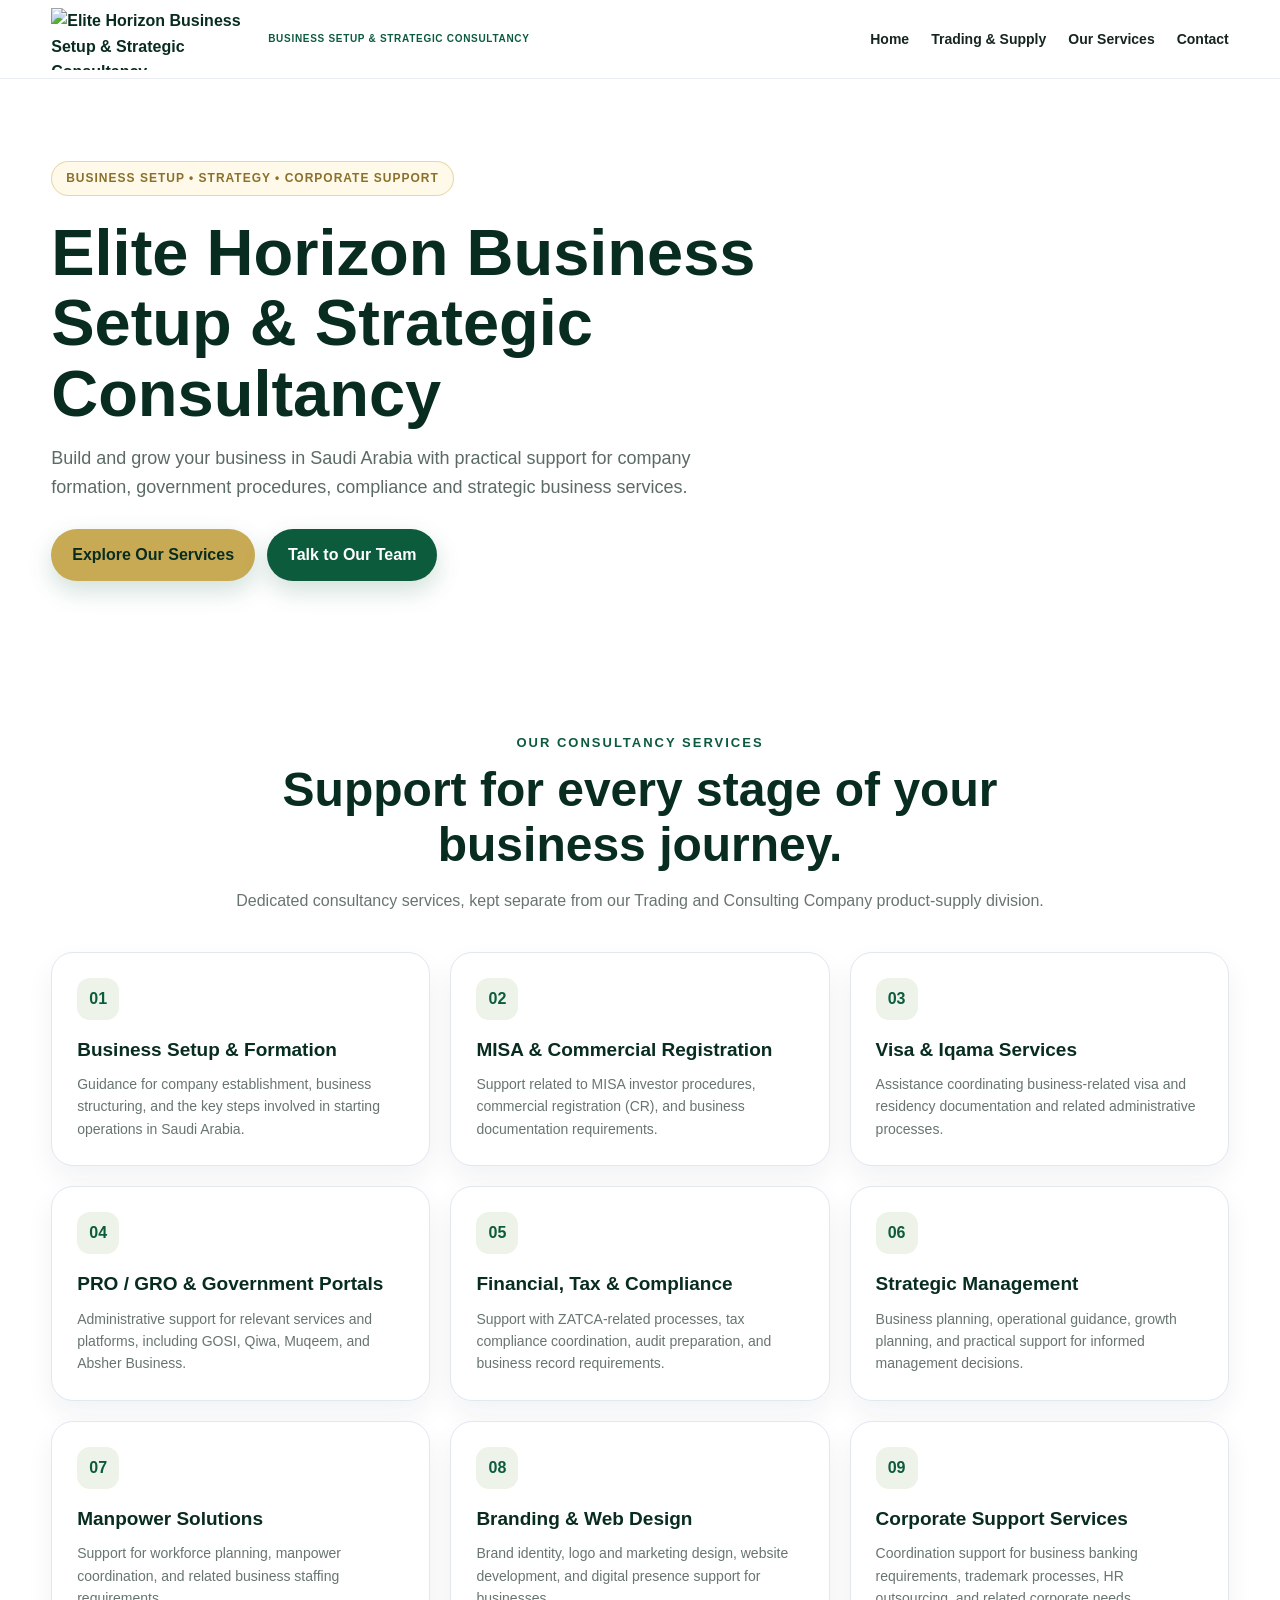
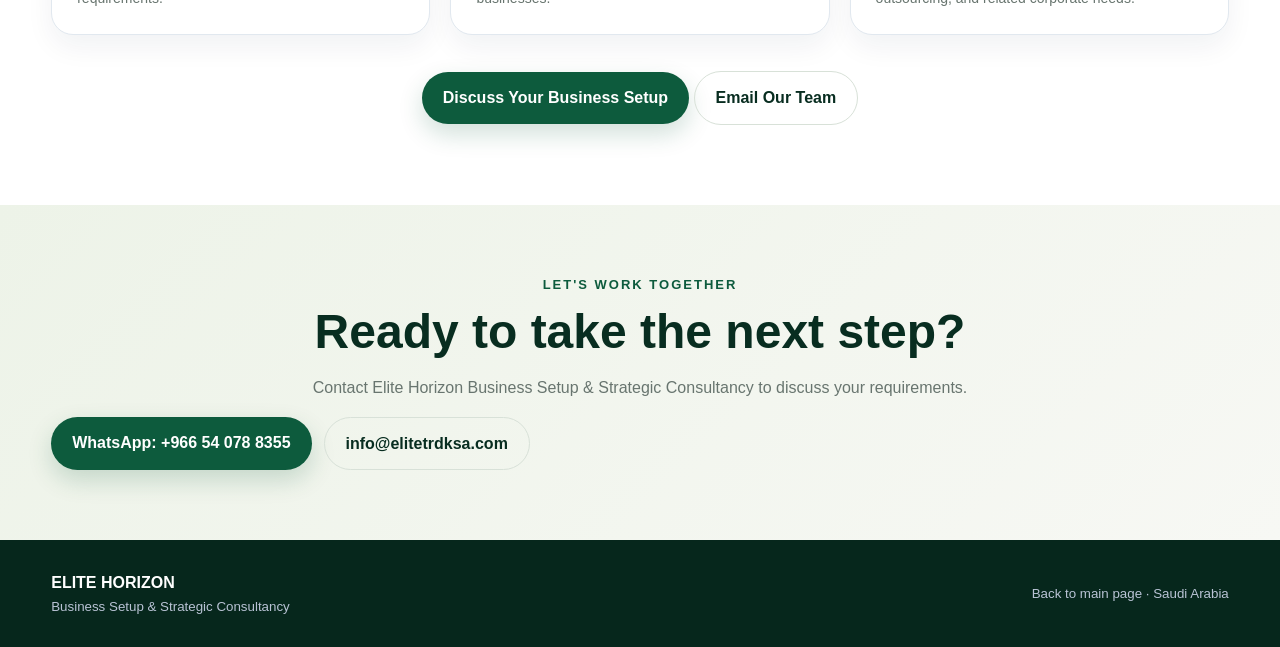
==== consultancy.html @ 928446ca "Add files via upload" ====
<!doctype html>
<html lang="en"><head><meta charset="utf-8"><meta name="viewport" content="width=device-width, initial-scale=1">
<title>Elite Horizon Business Setup & Strategic Consultancy</title>
<meta name="description" content="Business setup, company formation, government procedures and strategic consultancy in Saudi Arabia.">
<style>
:root{--navy:#082d20;--green:#0d5b3d;--gold:#c8aa54;--ink:#17251f;--muted:#68756f;--soft:#f4f6f3}*{box-sizing:border-box}html{scroll-behavior:smooth}body{margin:0;font-family:Inter,Arial,sans-serif;color:var(--ink);line-height:1.6;background:#fff}a{text-decoration:none;color:inherit}.container{width:min(1180px,92%);margin:auto}nav{background:rgba(255,255,255,.96);border-bottom:1px solid #e9edf3;position:sticky;top:0;z-index:10;backdrop-filter:blur(14px)}.navin{height:78px;display:flex;align-items:center;justify-content:space-between;gap:20px}.brand{display:flex;align-items:center;gap:12px;font-weight:800;color:var(--navy)}.brand img{width:50px;height:50px;object-fit:contain;border-radius:10px}.brand img.consultancy-nav-logo{width:205px;height:62px;border-radius:0;object-position:left center}.brand span{font-size:0}.brand small{font-size:9px;letter-spacing:.65px}.brand small{display:block;font-size:10px;color:var(--green);letter-spacing:.7px}.navlinks{display:flex;gap:22px;font-size:14px;font-weight:700}.navlinks a:hover{color:var(--green)}.btn{display:inline-flex;padding:13px 21px;border-radius:999px;font-weight:800;background:var(--green);color:#fff;box-shadow:0 10px 24px #0d5b3d30}.btn.outline{background:transparent;color:var(--navy);border:1px solid #d8e1d8;box-shadow:none}.hero{padding:100px 0 85px;text-align:center;color:#fff;background:linear-gradient(135deg,#082d20,#0b4b35 48%,#0d5b3d);position:relative;overflow:hidden}.hero:before{content:"";position:absolute;inset:0;background:radial-gradient(circle at 78% 20%,#c8aa5430,transparent 28%),radial-gradient(circle at 15% 80%,#0d5b3d35,transparent 30%)}.hero .container{position:relative}.kicker{display:inline-block;border:1px solid #ffffff45;background:#ffffff12;border-radius:99px;padding:7px 14px;font-size:12px;font-weight:800;letter-spacing:1px}.hero h1{font-size:clamp(38px,6vw,68px);line-height:1.08;margin:22px auto 15px;max-width:900px}.hero p{font-size:18px;color:#dbe4f3;max-width:760px;margin:0 auto 28px}.actions{display:flex;justify-content:center;gap:12px;flex-wrap:wrap}.btn.gold{background:var(--gold);color:#082d20}.section{padding:80px 0}.intro{text-align:center;max-width:820px;margin:0 auto 38px}.eyebrow{color:var(--green);font-size:13px;font-weight:900;letter-spacing:2px;text-transform:uppercase}.title{font-size:clamp(30px,4vw,48px);line-height:1.15;margin:8px 0 14px;color:var(--navy)}.lead{color:var(--muted)}.grid{display:grid;grid-template-columns:repeat(3,minmax(0,1fr));gap:20px}.card{background:#fff;border:1px solid #e1e8ef;border-radius:22px;padding:25px;box-shadow:0 12px 28px #1624460f;transition:.25s}.card:hover{transform:translateY(-5px);box-shadow:0 18px 38px #16244618}.num{width:42px;height:42px;display:grid;place-items:center;border-radius:13px;background:#edf3e8;color:var(--green);font-weight:900;margin-bottom:15px}.card h3{margin:0 0 8px;color:var(--navy);font-size:19px}.card p{margin:0;color:var(--muted);font-size:14px}.cta{text-align:center;margin-top:36px}.contact{background:linear-gradient(135deg,#edf3e8,#f7f8f4);padding:70px 0;text-align:center}.contact .title{margin-bottom:12px}footer{background:#06271c;color:#fff;padding:30px 0}.foot{display:flex;justify-content:space-between;gap:20px;align-items:center}.foot small{color:#b9c3d5}
@media(max-width:800px){.navlinks{display:none}.grid{grid-template-columns:repeat(2,minmax(0,1fr))}.hero{padding:70px 0;min-height:520px;background-position:62% center}.hero:before{background:linear-gradient(90deg,rgba(255,255,255,.98) 0%,rgba(255,255,255,.9) 60%,rgba(255,255,255,.35) 100%)}.foot{flex-direction:column;text-align:center}}@media(max-width:540px){.grid{grid-template-columns:1fr}.section{padding:60px 0}.brand{font-size:14px}.brand img.consultancy-nav-logo{width:155px;height:48px}.hero{min-height:540px;padding:58px 0;background-position:62% center}.hero h1{font-size:39px}.hero p{font-size:16px}.hero:before{background:linear-gradient(90deg,rgba(255,255,255,.98),rgba(255,255,255,.88) 74%,rgba(255,255,255,.52))}}
.hero{min-height:570px;padding:82px 0 72px;text-align:left;color:var(--navy);background:#fff url('assets/hero-consultancy.png') center right/cover no-repeat;position:relative;overflow:hidden}
.hero:before{content:"";position:absolute;inset:0;background:linear-gradient(90deg,rgba(255,255,255,.98) 0%,rgba(255,255,255,.92) 39%,rgba(255,255,255,.45) 65%,rgba(255,255,255,.03) 100%)}
.hero .container{position:relative;max-width:1180px}
.kicker{border:1px solid #c8aa5470;background:#fff9e9;color:#8a702b}
.hero h1{font-size:clamp(38px,5.2vw,65px);margin:22px 0 15px;max-width:720px;color:var(--navy)}
.hero p{font-size:18px;color:#5c6a64;max-width:650px;margin:0 0 28px}
.actions{justify-content:flex-start}
@media(max-width:800px){.hero{padding:70px 0;min-height:520px;background-position:62% center}.hero:before{background:linear-gradient(90deg,rgba(255,255,255,.98) 0%,rgba(255,255,255,.9) 60%,rgba(255,255,255,.35) 100%)}}
@media(max-width:540px){.brand img.consultancy-nav-logo{width:155px;height:48px}.hero{min-height:540px;padding:58px 0;background-position:62% center}.hero h1{font-size:39px}.hero p{font-size:16px}.hero:before{background:linear-gradient(90deg,rgba(255,255,255,.98),rgba(255,255,255,.88) 74%,rgba(255,255,255,.52))}}
</style></head><body>
<nav><div class="container navin"><a class="brand" href="index.html"><img class="consultancy-nav-logo" src="assets/consultancy-logo.png" alt="Elite Horizon Business Setup & Strategic Consultancy"><span><small>BUSINESS SETUP &amp; STRATEGIC CONSULTANCY</small></span></a><div class="navlinks"><a href="index.html">Home</a><a href="trading.html">Trading & Supply</a><a href="#services">Our Services</a><a href="#contact">Contact</a></div></div></nav>
<header class="hero"><div class="container"><span class="kicker">BUSINESS SETUP • STRATEGY • CORPORATE SUPPORT</span><h1>Elite Horizon Business Setup & Strategic Consultancy</h1><p>Build and grow your business in Saudi Arabia with practical support for company formation, government procedures, compliance and strategic business services.</p><div class="actions"><a class="btn gold" href="#services">Explore Our Services</a><a class="btn" href="https://wa.me/966540788355">Talk to Our Team</a></div></div></header>
<main><section class="section" id="services"><div class="container"><div class="intro"><div class="eyebrow">Our Consultancy Services</div><h2 class="title">Support for every stage of your business journey.</h2><p class="lead">Dedicated consultancy services, kept separate from our Trading and Consulting Company product-supply division.</p></div><div class="grid">
<article class="card"><div class="num">01</div><h3>Business Setup & Formation</h3><p>Guidance for company establishment, business structuring, and the key steps involved in starting operations in Saudi Arabia.</p></article>
<article class="card"><div class="num">02</div><h3>MISA & Commercial Registration</h3><p>Support related to MISA investor procedures, commercial registration (CR), and business documentation requirements.</p></article>
<article class="card"><div class="num">03</div><h3>Visa & Iqama Services</h3><p>Assistance coordinating business-related visa and residency documentation and related administrative processes.</p></article>
<article class="card"><div class="num">04</div><h3>PRO / GRO & Government Portals</h3><p>Administrative support for relevant services and platforms, including GOSI, Qiwa, Muqeem, and Absher Business.</p></article>
<article class="card"><div class="num">05</div><h3>Financial, Tax & Compliance</h3><p>Support with ZATCA-related processes, tax compliance coordination, audit preparation, and business record requirements.</p></article>
<article class="card"><div class="num">06</div><h3>Strategic Management</h3><p>Business planning, operational guidance, growth planning, and practical support for informed management decisions.</p></article>
<article class="card"><div class="num">07</div><h3>Manpower Solutions</h3><p>Support for workforce planning, manpower coordination, and related business staffing requirements.</p></article>
<article class="card"><div class="num">08</div><h3>Branding & Web Design</h3><p>Brand identity, logo and marketing design, website development, and digital presence support for businesses.</p></article>
<article class="card"><div class="num">09</div><h3>Corporate Support Services</h3><p>Coordination support for business banking requirements, trademark processes, HR outsourcing, and related corporate needs.</p></article>
</div><div class="cta"><a class="btn" href="https://wa.me/966540788355">Discuss Your Business Setup</a> <a class="btn outline" href="mailto:info@elitetrdksa.com">Email Our Team</a></div></div></section>
<section class="contact" id="contact"><div class="container"><div class="eyebrow">Let's Work Together</div><h2 class="title">Ready to take the next step?</h2><p class="lead">Contact Elite Horizon Business Setup & Strategic Consultancy to discuss your requirements.</p><div class="actions"><a class="btn" href="https://wa.me/966540788355">WhatsApp: +966 54 078 8355</a><a class="btn outline" href="mailto:info@elitetrdksa.com">info@elitetrdksa.com</a></div></div></section></main>
<footer><div class="container foot"><div><strong>ELITE HORIZON</strong><small style="display:block">Business Setup & Strategic Consultancy</small></div><small><a href="index.html">Back to main page</a> · Saudi Arabia</small></div></footer></body></html>
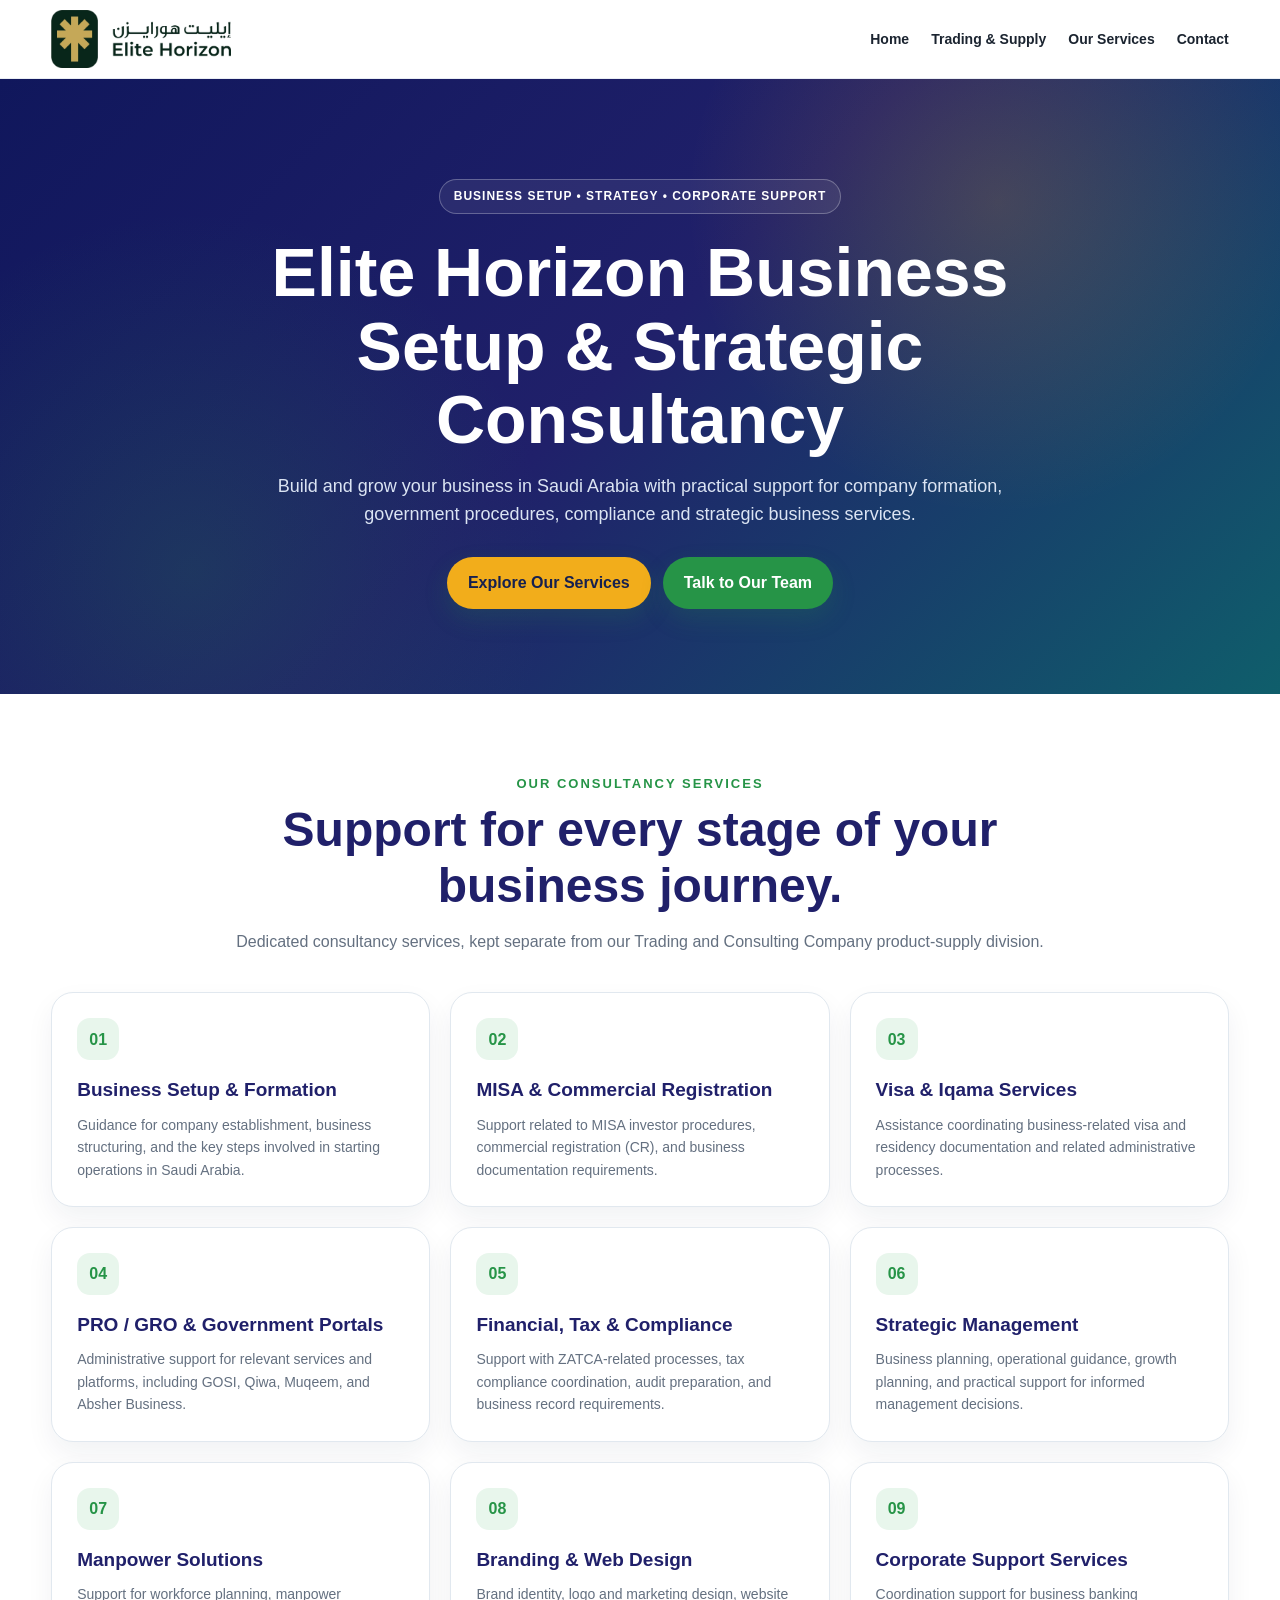
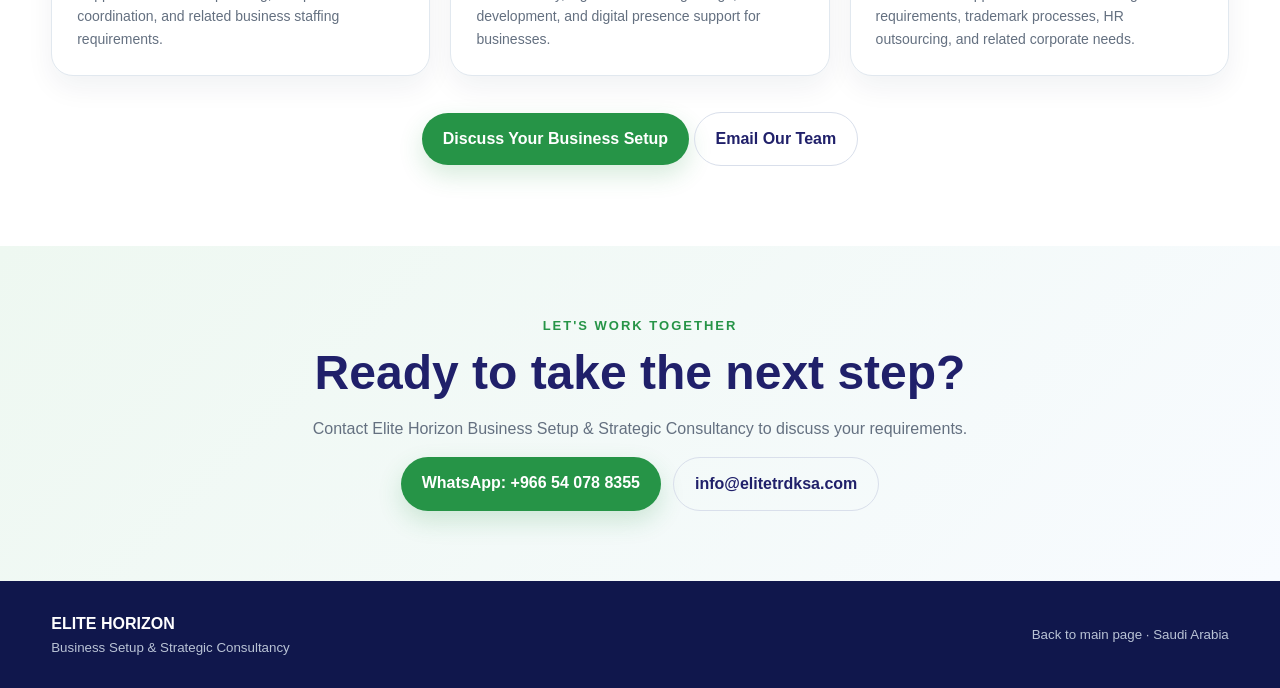
==== commit 43c0c72a: "Add files via upload" ====
--- a/consultancy.html
+++ b/consultancy.html
@@ -3,19 +3,16 @@
 <title>Elite Horizon Business Setup & Strategic Consultancy</title>
 <meta name="description" content="Business setup, company formation, government procedures and strategic consultancy in Saudi Arabia.">
 <style>
-:root{--navy:#082d20;--green:#0d5b3d;--gold:#c8aa54;--ink:#17251f;--muted:#68756f;--soft:#f4f6f3}*{box-sizing:border-box}html{scroll-behavior:smooth}body{margin:0;font-family:Inter,Arial,sans-serif;color:var(--ink);line-height:1.6;background:#fff}a{text-decoration:none;color:inherit}.container{width:min(1180px,92%);margin:auto}nav{background:rgba(255,255,255,.96);border-bottom:1px solid #e9edf3;position:sticky;top:0;z-index:10;backdrop-filter:blur(14px)}.navin{height:78px;display:flex;align-items:center;justify-content:space-between;gap:20px}.brand{display:flex;align-items:center;gap:12px;font-weight:800;color:var(--navy)}.brand img{width:50px;height:50px;object-fit:contain;border-radius:10px}.brand img.consultancy-nav-logo{width:205px;height:62px;border-radius:0;object-position:left center}.brand span{font-size:0}.brand small{font-size:9px;letter-spacing:.65px}.brand small{display:block;font-size:10px;color:var(--green);letter-spacing:.7px}.navlinks{display:flex;gap:22px;font-size:14px;font-weight:700}.navlinks a:hover{color:var(--green)}.btn{display:inline-flex;padding:13px 21px;border-radius:999px;font-weight:800;background:var(--green);color:#fff;box-shadow:0 10px 24px #0d5b3d30}.btn.outline{background:transparent;color:var(--navy);border:1px solid #d8e1d8;box-shadow:none}.hero{padding:100px 0 85px;text-align:center;color:#fff;background:linear-gradient(135deg,#082d20,#0b4b35 48%,#0d5b3d);position:relative;overflow:hidden}.hero:before{content:"";position:absolute;inset:0;background:radial-gradient(circle at 78% 20%,#c8aa5430,transparent 28%),radial-gradient(circle at 15% 80%,#0d5b3d35,transparent 30%)}.hero .container{position:relative}.kicker{display:inline-block;border:1px solid #ffffff45;background:#ffffff12;border-radius:99px;padding:7px 14px;font-size:12px;font-weight:800;letter-spacing:1px}.hero h1{font-size:clamp(38px,6vw,68px);line-height:1.08;margin:22px auto 15px;max-width:900px}.hero p{font-size:18px;color:#dbe4f3;max-width:760px;margin:0 auto 28px}.actions{display:flex;justify-content:center;gap:12px;flex-wrap:wrap}.btn.gold{background:var(--gold);color:#082d20}.section{padding:80px 0}.intro{text-align:center;max-width:820px;margin:0 auto 38px}.eyebrow{color:var(--green);font-size:13px;font-weight:900;letter-spacing:2px;text-transform:uppercase}.title{font-size:clamp(30px,4vw,48px);line-height:1.15;margin:8px 0 14px;color:var(--navy)}.lead{color:var(--muted)}.grid{display:grid;grid-template-columns:repeat(3,minmax(0,1fr));gap:20px}.card{background:#fff;border:1px solid #e1e8ef;border-radius:22px;padding:25px;box-shadow:0 12px 28px #1624460f;transition:.25s}.card:hover{transform:translateY(-5px);box-shadow:0 18px 38px #16244618}.num{width:42px;height:42px;display:grid;place-items:center;border-radius:13px;background:#edf3e8;color:var(--green);font-weight:900;margin-bottom:15px}.card h3{margin:0 0 8px;color:var(--navy);font-size:19px}.card p{margin:0;color:var(--muted);font-size:14px}.cta{text-align:center;margin-top:36px}.contact{background:linear-gradient(135deg,#edf3e8,#f7f8f4);padding:70px 0;text-align:center}.contact .title{margin-bottom:12px}footer{background:#06271c;color:#fff;padding:30px 0}.foot{display:flex;justify-content:space-between;gap:20px;align-items:center}.foot small{color:#b9c3d5}
-@media(max-width:800px){.navlinks{display:none}.grid{grid-template-columns:repeat(2,minmax(0,1fr))}.hero{padding:70px 0;min-height:520px;background-position:62% center}.hero:before{background:linear-gradient(90deg,rgba(255,255,255,.98) 0%,rgba(255,255,255,.9) 60%,rgba(255,255,255,.35) 100%)}.foot{flex-direction:column;text-align:center}}@media(max-width:540px){.grid{grid-template-columns:1fr}.section{padding:60px 0}.brand{font-size:14px}.brand img.consultancy-nav-logo{width:155px;height:48px}.hero{min-height:540px;padding:58px 0;background-position:62% center}.hero h1{font-size:39px}.hero p{font-size:16px}.hero:before{background:linear-gradient(90deg,rgba(255,255,255,.98),rgba(255,255,255,.88) 74%,rgba(255,255,255,.52))}}
-.hero{min-height:570px;padding:82px 0 72px;text-align:left;color:var(--navy);background:#fff url('assets/hero-consultancy.png') center right/cover no-repeat;position:relative;overflow:hidden}
-.hero:before{content:"";position:absolute;inset:0;background:linear-gradient(90deg,rgba(255,255,255,.98) 0%,rgba(255,255,255,.92) 39%,rgba(255,255,255,.45) 65%,rgba(255,255,255,.03) 100%)}
-.hero .container{position:relative;max-width:1180px}
-.kicker{border:1px solid #c8aa5470;background:#fff9e9;color:#8a702b}
-.hero h1{font-size:clamp(38px,5.2vw,65px);margin:22px 0 15px;max-width:720px;color:var(--navy)}
-.hero p{font-size:18px;color:#5c6a64;max-width:650px;margin:0 0 28px}
-.actions{justify-content:flex-start}
-@media(max-width:800px){.hero{padding:70px 0;min-height:520px;background-position:62% center}.hero:before{background:linear-gradient(90deg,rgba(255,255,255,.98) 0%,rgba(255,255,255,.9) 60%,rgba(255,255,255,.35) 100%)}}
-@media(max-width:540px){.brand img.consultancy-nav-logo{width:155px;height:48px}.hero{min-height:540px;padding:58px 0;background-position:62% center}.hero h1{font-size:39px}.hero p{font-size:16px}.hero:before{background:linear-gradient(90deg,rgba(255,255,255,.98),rgba(255,255,255,.88) 74%,rgba(255,255,255,.52))}}
+:root{--navy:#20206a;--green:#269447;--gold:#f2ad1b;--ink:#1b2430;--muted:#647080;--soft:#f5f8fb}*{box-sizing:border-box}html{scroll-behavior:smooth}body{margin:0;font-family:Inter,Arial,sans-serif;color:var(--ink);line-height:1.6;background:#fff}a{text-decoration:none;color:inherit}.container{width:min(1180px,92%);margin:auto}nav{background:rgba(255,255,255,.96);border-bottom:1px solid #e9edf3;position:sticky;top:0;z-index:10;backdrop-filter:blur(14px)}.navin{height:78px;display:flex;align-items:center;justify-content:space-between;gap:20px}.brand{display:flex;align-items:center;gap:12px;font-weight:800;color:var(--navy)}.brand img{width:50px;height:50px;object-fit:contain;border-radius:10px}.brand small{display:block;font-size:10px;color:var(--green);letter-spacing:.7px}.navlinks{display:flex;gap:22px;font-size:14px;font-weight:700}.navlinks a:hover{color:var(--green)}.btn{display:inline-flex;padding:13px 21px;border-radius:999px;font-weight:800;background:var(--green);color:#fff;box-shadow:0 10px 24px #26944730}.btn.outline{background:transparent;color:var(--navy);border:1px solid #d9dfeb;box-shadow:none}.hero{padding:100px 0 85px;text-align:center;color:#fff;background:linear-gradient(135deg,#10175c,#20206a 48%,#0f5e6b);position:relative;overflow:hidden}.hero:before{content:"";position:absolute;inset:0;background:radial-gradient(circle at 78% 20%,#f2ad1b30,transparent 28%),radial-gradient(circle at 15% 80%,#26944735,transparent 30%)}.hero .container{position:relative}.kicker{display:inline-block;border:1px solid #ffffff45;background:#ffffff12;border-radius:99px;padding:7px 14px;font-size:12px;font-weight:800;letter-spacing:1px}.hero h1{font-size:clamp(38px,6vw,68px);line-height:1.08;margin:22px auto 15px;max-width:900px}.hero p{font-size:18px;color:#dbe4f3;max-width:760px;margin:0 auto 28px}.actions{display:flex;justify-content:center;gap:12px;flex-wrap:wrap}.btn.gold{background:var(--gold);color:#16204f}.section{padding:80px 0}.intro{text-align:center;max-width:820px;margin:0 auto 38px}.eyebrow{color:var(--green);font-size:13px;font-weight:900;letter-spacing:2px;text-transform:uppercase}.title{font-size:clamp(30px,4vw,48px);line-height:1.15;margin:8px 0 14px;color:var(--navy)}.lead{color:var(--muted)}.grid{display:grid;grid-template-columns:repeat(3,minmax(0,1fr));gap:20px}.card{background:#fff;border:1px solid #e1e8ef;border-radius:22px;padding:25px;box-shadow:0 12px 28px #1624460f;transition:.25s}.card:hover{transform:translateY(-5px);box-shadow:0 18px 38px #16244618}.num{width:42px;height:42px;display:grid;place-items:center;border-radius:13px;background:#e8f6ec;color:var(--green);font-weight:900;margin-bottom:15px}.card h3{margin:0 0 8px;color:var(--navy);font-size:19px}.card p{margin:0;color:var(--muted);font-size:14px}.cta{text-align:center;margin-top:36px}.contact{background:linear-gradient(135deg,#eef8f1,#f8fbff);padding:70px 0;text-align:center}.contact .title{margin-bottom:12px}footer{background:#10174c;color:#fff;padding:30px 0}.foot{display:flex;justify-content:space-between;gap:20px;align-items:center}.foot small{color:#b9c3d5}
+@media(max-width:800px){.navlinks{display:none}.grid{grid-template-columns:repeat(2,minmax(0,1fr))}.hero{padding:75px 0}.foot{flex-direction:column;text-align:center}}@media(max-width:540px){.grid{grid-template-columns:1fr}.section{padding:60px 0}.brand{font-size:14px}}
+
+/* Correct division-specific horizontal logo */
+.brand.division-logo{display:flex;align-items:center;flex:0 0 auto;max-width:260px}
+.brand.division-logo img{display:block;width:100%;height:auto;max-width:250px;max-height:58px;object-fit:contain;border-radius:0;background:transparent}
+@media(max-width:700px){.brand.division-logo{max-width:190px}.brand.division-logo img{max-width:185px;max-height:48px}}
+
 </style></head><body>
-<nav><div class="container navin"><a class="brand" href="index.html"><img class="consultancy-nav-logo" src="assets/consultancy-logo.png" alt="Elite Horizon Business Setup & Strategic Consultancy"><span><small>BUSINESS SETUP &amp; STRATEGIC CONSULTANCY</small></span></a><div class="navlinks"><a href="index.html">Home</a><a href="trading.html">Trading & Supply</a><a href="#services">Our Services</a><a href="#contact">Contact</a></div></div></nav>
+<nav><div class="container navin"><a class="brand division-logo" href="index.html"><img src="assets/consultancy-logo.png" alt="Elite Horizon Business Setup & Strategic Consultancy logo"></a><div class="navlinks"><a href="index.html">Home</a><a href="trading.html">Trading & Supply</a><a href="#services">Our Services</a><a href="#contact">Contact</a></div></div></nav>
 <header class="hero"><div class="container"><span class="kicker">BUSINESS SETUP • STRATEGY • CORPORATE SUPPORT</span><h1>Elite Horizon Business Setup & Strategic Consultancy</h1><p>Build and grow your business in Saudi Arabia with practical support for company formation, government procedures, compliance and strategic business services.</p><div class="actions"><a class="btn gold" href="#services">Explore Our Services</a><a class="btn" href="https://wa.me/966540788355">Talk to Our Team</a></div></div></header>
 <main><section class="section" id="services"><div class="container"><div class="intro"><div class="eyebrow">Our Consultancy Services</div><h2 class="title">Support for every stage of your business journey.</h2><p class="lead">Dedicated consultancy services, kept separate from our Trading and Consulting Company product-supply division.</p></div><div class="grid">
 <article class="card"><div class="num">01</div><h3>Business Setup & Formation</h3><p>Guidance for company establishment, business structuring, and the key steps involved in starting operations in Saudi Arabia.</p></article>
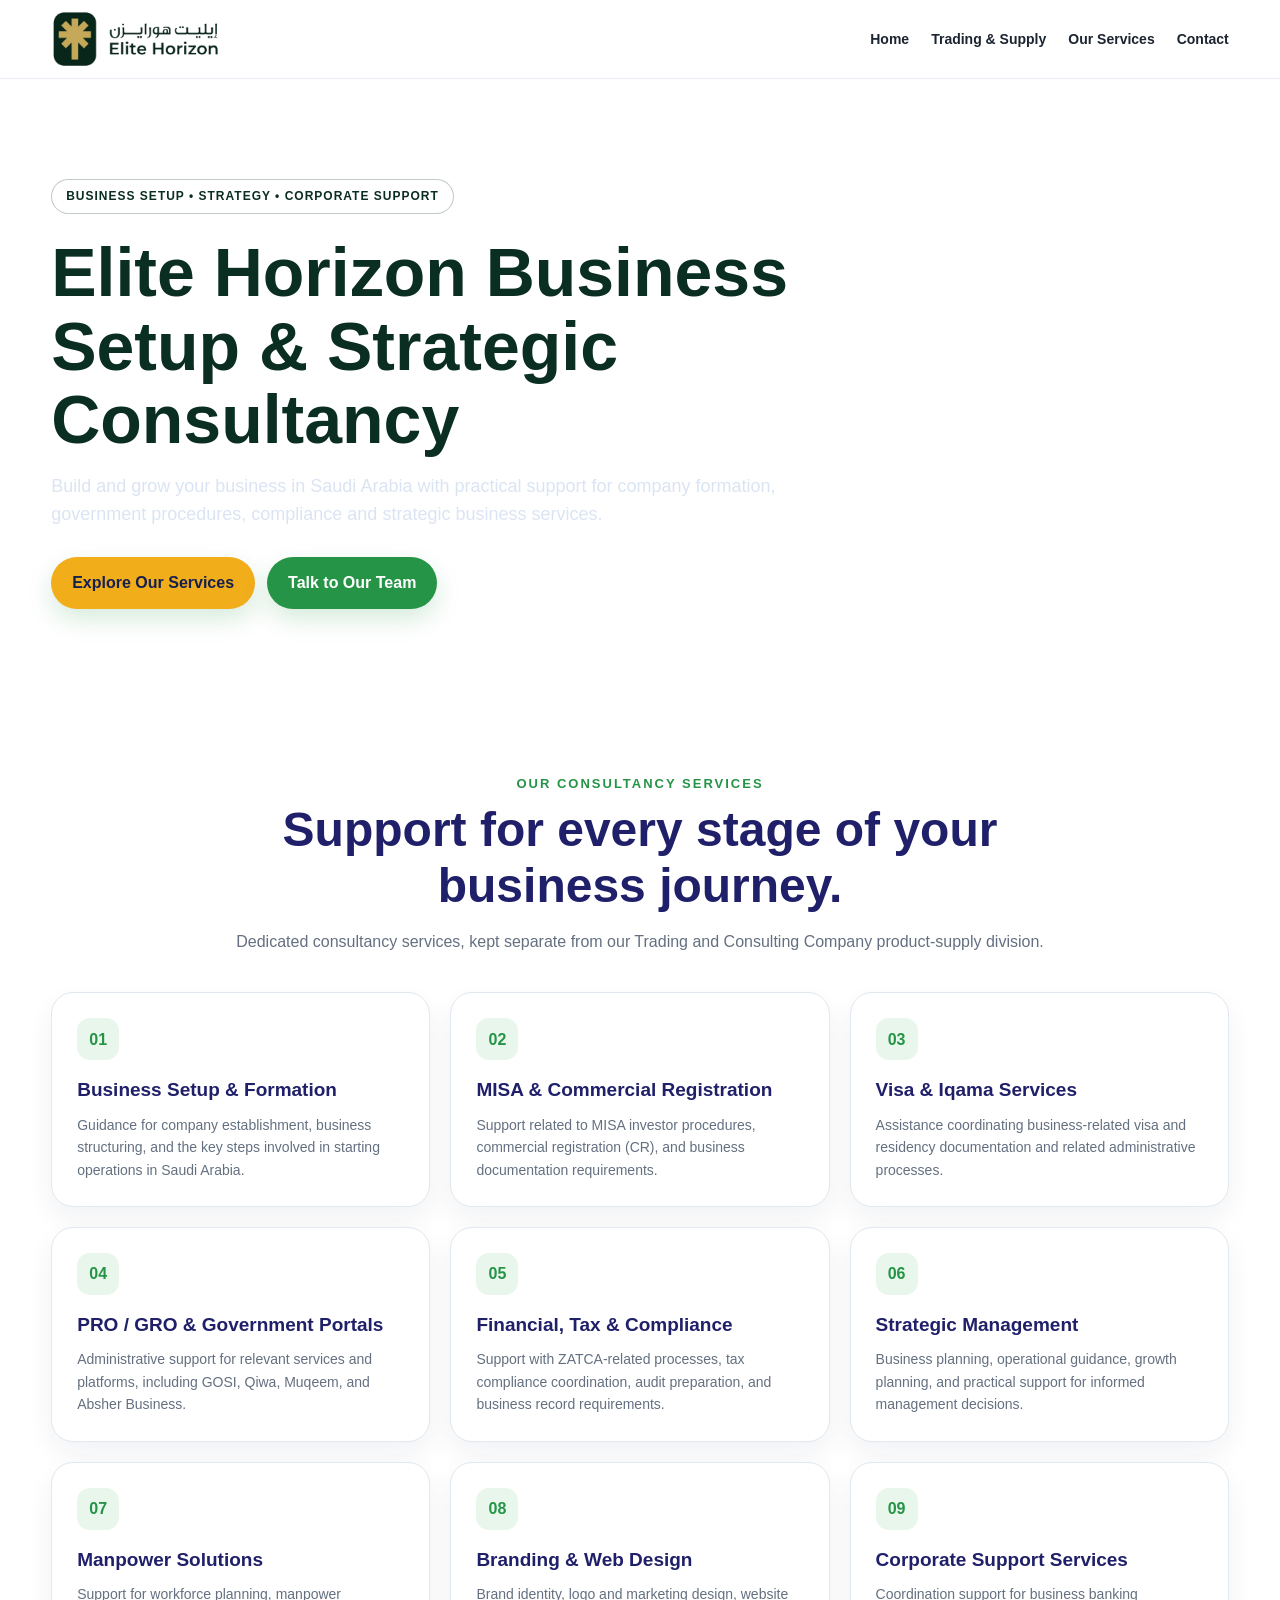
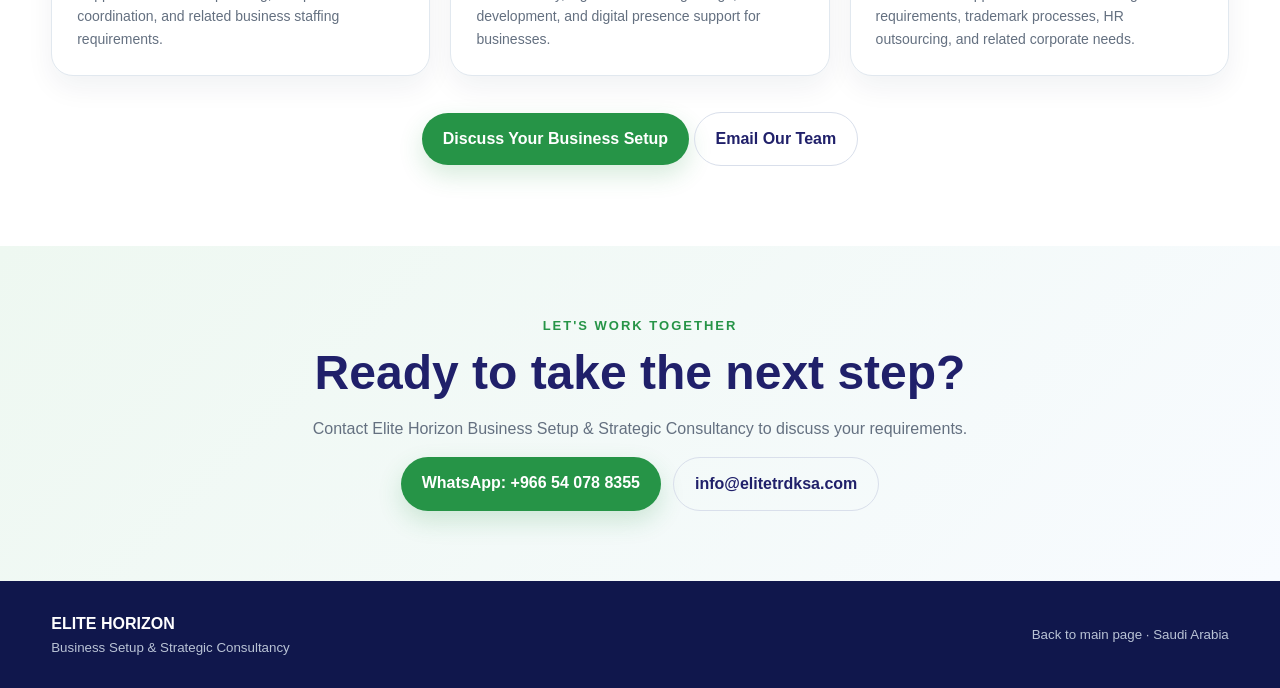
==== commit a26bc499: "Add files via upload" ====
--- a/consultancy.html
+++ b/consultancy.html
@@ -3,7 +3,7 @@
 <title>Elite Horizon Business Setup & Strategic Consultancy</title>
 <meta name="description" content="Business setup, company formation, government procedures and strategic consultancy in Saudi Arabia.">
 <style>
-:root{--navy:#20206a;--green:#269447;--gold:#f2ad1b;--ink:#1b2430;--muted:#647080;--soft:#f5f8fb}*{box-sizing:border-box}html{scroll-behavior:smooth}body{margin:0;font-family:Inter,Arial,sans-serif;color:var(--ink);line-height:1.6;background:#fff}a{text-decoration:none;color:inherit}.container{width:min(1180px,92%);margin:auto}nav{background:rgba(255,255,255,.96);border-bottom:1px solid #e9edf3;position:sticky;top:0;z-index:10;backdrop-filter:blur(14px)}.navin{height:78px;display:flex;align-items:center;justify-content:space-between;gap:20px}.brand{display:flex;align-items:center;gap:12px;font-weight:800;color:var(--navy)}.brand img{width:50px;height:50px;object-fit:contain;border-radius:10px}.brand small{display:block;font-size:10px;color:var(--green);letter-spacing:.7px}.navlinks{display:flex;gap:22px;font-size:14px;font-weight:700}.navlinks a:hover{color:var(--green)}.btn{display:inline-flex;padding:13px 21px;border-radius:999px;font-weight:800;background:var(--green);color:#fff;box-shadow:0 10px 24px #26944730}.btn.outline{background:transparent;color:var(--navy);border:1px solid #d9dfeb;box-shadow:none}.hero{padding:100px 0 85px;text-align:center;color:#fff;background:linear-gradient(135deg,#10175c,#20206a 48%,#0f5e6b);position:relative;overflow:hidden}.hero:before{content:"";position:absolute;inset:0;background:radial-gradient(circle at 78% 20%,#f2ad1b30,transparent 28%),radial-gradient(circle at 15% 80%,#26944735,transparent 30%)}.hero .container{position:relative}.kicker{display:inline-block;border:1px solid #ffffff45;background:#ffffff12;border-radius:99px;padding:7px 14px;font-size:12px;font-weight:800;letter-spacing:1px}.hero h1{font-size:clamp(38px,6vw,68px);line-height:1.08;margin:22px auto 15px;max-width:900px}.hero p{font-size:18px;color:#dbe4f3;max-width:760px;margin:0 auto 28px}.actions{display:flex;justify-content:center;gap:12px;flex-wrap:wrap}.btn.gold{background:var(--gold);color:#16204f}.section{padding:80px 0}.intro{text-align:center;max-width:820px;margin:0 auto 38px}.eyebrow{color:var(--green);font-size:13px;font-weight:900;letter-spacing:2px;text-transform:uppercase}.title{font-size:clamp(30px,4vw,48px);line-height:1.15;margin:8px 0 14px;color:var(--navy)}.lead{color:var(--muted)}.grid{display:grid;grid-template-columns:repeat(3,minmax(0,1fr));gap:20px}.card{background:#fff;border:1px solid #e1e8ef;border-radius:22px;padding:25px;box-shadow:0 12px 28px #1624460f;transition:.25s}.card:hover{transform:translateY(-5px);box-shadow:0 18px 38px #16244618}.num{width:42px;height:42px;display:grid;place-items:center;border-radius:13px;background:#e8f6ec;color:var(--green);font-weight:900;margin-bottom:15px}.card h3{margin:0 0 8px;color:var(--navy);font-size:19px}.card p{margin:0;color:var(--muted);font-size:14px}.cta{text-align:center;margin-top:36px}.contact{background:linear-gradient(135deg,#eef8f1,#f8fbff);padding:70px 0;text-align:center}.contact .title{margin-bottom:12px}footer{background:#10174c;color:#fff;padding:30px 0}.foot{display:flex;justify-content:space-between;gap:20px;align-items:center}.foot small{color:#b9c3d5}
+:root{--navy:#20206a;--green:#269447;--gold:#f2ad1b;--ink:#1b2430;--muted:#647080;--soft:#f5f8fb}*{box-sizing:border-box}html{scroll-behavior:smooth}body{margin:0;font-family:Inter,Arial,sans-serif;color:var(--ink);line-height:1.6;background:#fff}a{text-decoration:none;color:inherit}.container{width:min(1180px,92%);margin:auto}nav{background:rgba(255,255,255,.96);border-bottom:1px solid #e9edf3;position:sticky;top:0;z-index:10;backdrop-filter:blur(14px)}.navin{height:78px;display:flex;align-items:center;justify-content:space-between;gap:20px}.brand{display:flex;align-items:center;gap:12px;font-weight:800;color:var(--navy)}.brand img{width:50px;height:50px;object-fit:contain;border-radius:10px}.brand small{display:block;font-size:10px;color:var(--green);letter-spacing:.7px}.navlinks{display:flex;gap:22px;font-size:14px;font-weight:700}.navlinks a:hover{color:var(--green)}.btn{display:inline-flex;padding:13px 21px;border-radius:999px;font-weight:800;background:var(--green);color:#fff;box-shadow:0 10px 24px #26944730}.btn.outline{background:transparent;color:var(--navy);border:1px solid #d9dfeb;box-shadow:none}.hero{padding:100px 0 85px;text-align:left;color:#0a2e21;background:#fff url('assets/consultancy-skyline.png') center/cover no-repeat;position:relative;overflow:hidden;min-height:470px;display:flex;align-items:center}.hero:before{content:"";position:absolute;inset:0;background:linear-gradient(90deg,#fffffffa 0%,#ffffffeb 35%,#ffffff88 56%,#ffffff05 100%)}.hero .container{position:relative;margin-left:max(4%,calc((100% - 1180px)/2));margin-right:auto;max-width:760px}.hero h1{max-width:760px}.hero p{margin-left:0;margin-right:0;color:#526171}.hero .actions{justify-content:flex-start}.hero .kicker{color:#0a2e21;border-color:#0a2e2140;background:#ffffffa8}.kicker{display:inline-block;border:1px solid #ffffff45;background:#ffffff12;border-radius:99px;padding:7px 14px;font-size:12px;font-weight:800;letter-spacing:1px}.hero h1{font-size:clamp(38px,6vw,68px);line-height:1.08;margin:22px auto 15px;max-width:900px}.hero p{font-size:18px;color:#dbe4f3;max-width:760px;margin:0 auto 28px}.actions{display:flex;justify-content:center;gap:12px;flex-wrap:wrap}.btn.gold{background:var(--gold);color:#16204f}.section{padding:80px 0}.intro{text-align:center;max-width:820px;margin:0 auto 38px}.eyebrow{color:var(--green);font-size:13px;font-weight:900;letter-spacing:2px;text-transform:uppercase}.title{font-size:clamp(30px,4vw,48px);line-height:1.15;margin:8px 0 14px;color:var(--navy)}.lead{color:var(--muted)}.grid{display:grid;grid-template-columns:repeat(3,minmax(0,1fr));gap:20px}.card{background:#fff;border:1px solid #e1e8ef;border-radius:22px;padding:25px;box-shadow:0 12px 28px #1624460f;transition:.25s}.card:hover{transform:translateY(-5px);box-shadow:0 18px 38px #16244618}.num{width:42px;height:42px;display:grid;place-items:center;border-radius:13px;background:#e8f6ec;color:var(--green);font-weight:900;margin-bottom:15px}.card h3{margin:0 0 8px;color:var(--navy);font-size:19px}.card p{margin:0;color:var(--muted);font-size:14px}.cta{text-align:center;margin-top:36px}.contact{background:linear-gradient(135deg,#eef8f1,#f8fbff);padding:70px 0;text-align:center}.contact .title{margin-bottom:12px}footer{background:#10174c;color:#fff;padding:30px 0}.foot{display:flex;justify-content:space-between;gap:20px;align-items:center}.foot small{color:#b9c3d5}
 @media(max-width:800px){.navlinks{display:none}.grid{grid-template-columns:repeat(2,minmax(0,1fr))}.hero{padding:75px 0}.foot{flex-direction:column;text-align:center}}@media(max-width:540px){.grid{grid-template-columns:1fr}.section{padding:60px 0}.brand{font-size:14px}}
 
 /* Correct division-specific horizontal logo */
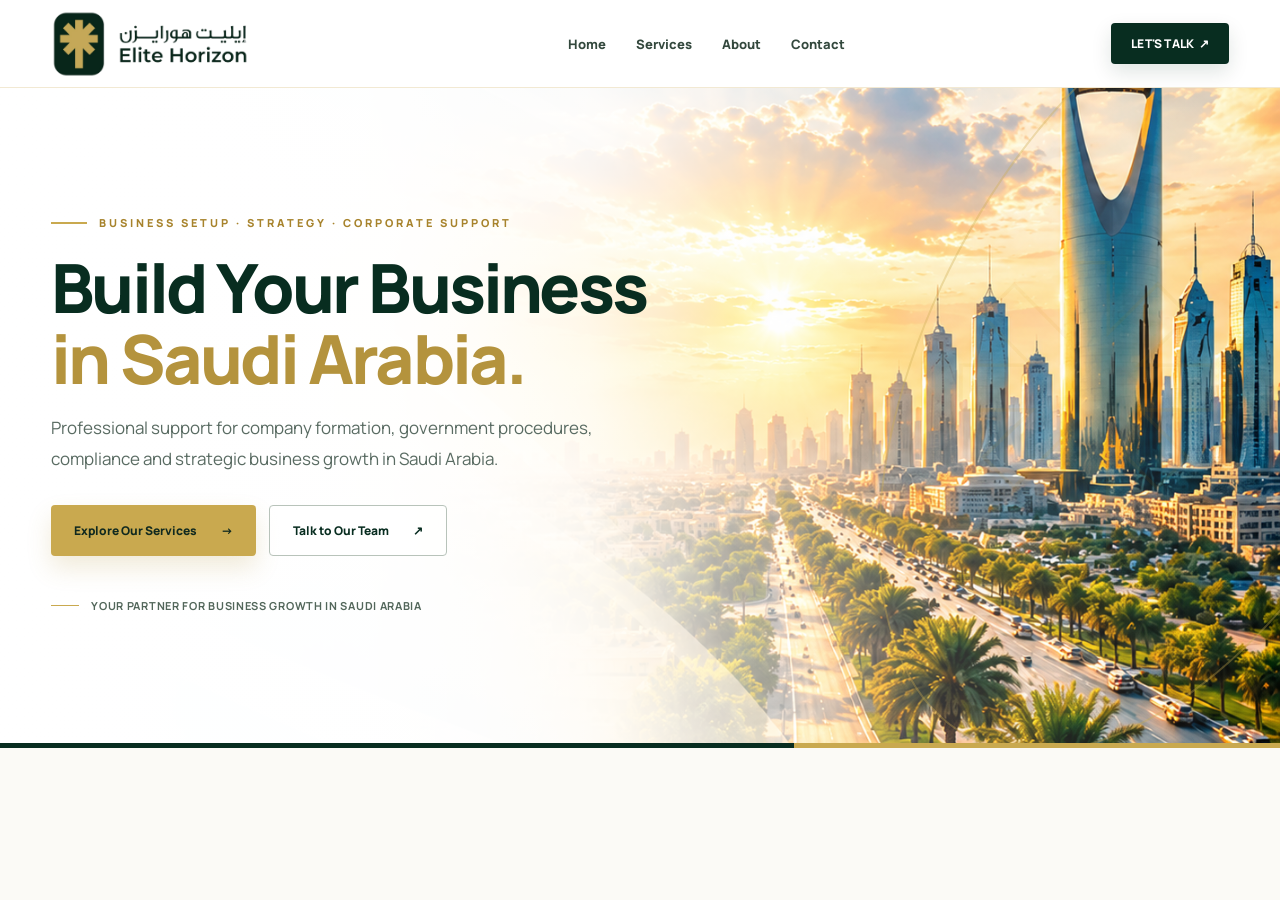
==== commit b19d1fbc: "Add files via upload" ====
--- a/consultancy.html
+++ b/consultancy.html
@@ -1,29 +1,19 @@
 <!doctype html>
-<html lang="en"><head><meta charset="utf-8"><meta name="viewport" content="width=device-width, initial-scale=1">
-<title>Elite Horizon Business Setup & Strategic Consultancy</title>
-<meta name="description" content="Business setup, company formation, government procedures and strategic consultancy in Saudi Arabia.">
+<html lang="en">
+<head>
+<meta charset="utf-8"><meta name="viewport" content="width=device-width, initial-scale=1">
+<title>Elite Horizon | Business Setup & Strategic Consultancy</title>
+<meta name="description" content="Business setup, company formation and strategic consultancy in Saudi Arabia.">
+<link rel="preconnect" href="https://fonts.googleapis.com"><link rel="preconnect" href="https://fonts.gstatic.com" crossorigin><link href="https://fonts.googleapis.com/css2?family=Manrope:wght@400;500;600;700;800&display=swap" rel="stylesheet">
 <style>
-:root{--navy:#20206a;--green:#269447;--gold:#f2ad1b;--ink:#1b2430;--muted:#647080;--soft:#f5f8fb}*{box-sizing:border-box}html{scroll-behavior:smooth}body{margin:0;font-family:Inter,Arial,sans-serif;color:var(--ink);line-height:1.6;background:#fff}a{text-decoration:none;color:inherit}.container{width:min(1180px,92%);margin:auto}nav{background:rgba(255,255,255,.96);border-bottom:1px solid #e9edf3;position:sticky;top:0;z-index:10;backdrop-filter:blur(14px)}.navin{height:78px;display:flex;align-items:center;justify-content:space-between;gap:20px}.brand{display:flex;align-items:center;gap:12px;font-weight:800;color:var(--navy)}.brand img{width:50px;height:50px;object-fit:contain;border-radius:10px}.brand small{display:block;font-size:10px;color:var(--green);letter-spacing:.7px}.navlinks{display:flex;gap:22px;font-size:14px;font-weight:700}.navlinks a:hover{color:var(--green)}.btn{display:inline-flex;padding:13px 21px;border-radius:999px;font-weight:800;background:var(--green);color:#fff;box-shadow:0 10px 24px #26944730}.btn.outline{background:transparent;color:var(--navy);border:1px solid #d9dfeb;box-shadow:none}.hero{padding:100px 0 85px;text-align:left;color:#0a2e21;background:#fff url('assets/consultancy-skyline.png') center/cover no-repeat;position:relative;overflow:hidden;min-height:470px;display:flex;align-items:center}.hero:before{content:"";position:absolute;inset:0;background:linear-gradient(90deg,#fffffffa 0%,#ffffffeb 35%,#ffffff88 56%,#ffffff05 100%)}.hero .container{position:relative;margin-left:max(4%,calc((100% - 1180px)/2));margin-right:auto;max-width:760px}.hero h1{max-width:760px}.hero p{margin-left:0;margin-right:0;color:#526171}.hero .actions{justify-content:flex-start}.hero .kicker{color:#0a2e21;border-color:#0a2e2140;background:#ffffffa8}.kicker{display:inline-block;border:1px solid #ffffff45;background:#ffffff12;border-radius:99px;padding:7px 14px;font-size:12px;font-weight:800;letter-spacing:1px}.hero h1{font-size:clamp(38px,6vw,68px);line-height:1.08;margin:22px auto 15px;max-width:900px}.hero p{font-size:18px;color:#dbe4f3;max-width:760px;margin:0 auto 28px}.actions{display:flex;justify-content:center;gap:12px;flex-wrap:wrap}.btn.gold{background:var(--gold);color:#16204f}.section{padding:80px 0}.intro{text-align:center;max-width:820px;margin:0 auto 38px}.eyebrow{color:var(--green);font-size:13px;font-weight:900;letter-spacing:2px;text-transform:uppercase}.title{font-size:clamp(30px,4vw,48px);line-height:1.15;margin:8px 0 14px;color:var(--navy)}.lead{color:var(--muted)}.grid{display:grid;grid-template-columns:repeat(3,minmax(0,1fr));gap:20px}.card{background:#fff;border:1px solid #e1e8ef;border-radius:22px;padding:25px;box-shadow:0 12px 28px #1624460f;transition:.25s}.card:hover{transform:translateY(-5px);box-shadow:0 18px 38px #16244618}.num{width:42px;height:42px;display:grid;place-items:center;border-radius:13px;background:#e8f6ec;color:var(--green);font-weight:900;margin-bottom:15px}.card h3{margin:0 0 8px;color:var(--navy);font-size:19px}.card p{margin:0;color:var(--muted);font-size:14px}.cta{text-align:center;margin-top:36px}.contact{background:linear-gradient(135deg,#eef8f1,#f8fbff);padding:70px 0;text-align:center}.contact .title{margin-bottom:12px}footer{background:#10174c;color:#fff;padding:30px 0}.foot{display:flex;justify-content:space-between;gap:20px;align-items:center}.foot small{color:#b9c3d5}
-@media(max-width:800px){.navlinks{display:none}.grid{grid-template-columns:repeat(2,minmax(0,1fr))}.hero{padding:75px 0}.foot{flex-direction:column;text-align:center}}@media(max-width:540px){.grid{grid-template-columns:1fr}.section{padding:60px 0}.brand{font-size:14px}}
-
-/* Correct division-specific horizontal logo */
-.brand.division-logo{display:flex;align-items:center;flex:0 0 auto;max-width:260px}
-.brand.division-logo img{display:block;width:100%;height:auto;max-width:250px;max-height:58px;object-fit:contain;border-radius:0;background:transparent}
-@media(max-width:700px){.brand.division-logo{max-width:190px}.brand.division-logo img{max-width:185px;max-height:48px}}
-
-</style></head><body>
-<nav><div class="container navin"><a class="brand division-logo" href="index.html"><img src="assets/consultancy-logo.png" alt="Elite Horizon Business Setup & Strategic Consultancy logo"></a><div class="navlinks"><a href="index.html">Home</a><a href="trading.html">Trading & Supply</a><a href="#services">Our Services</a><a href="#contact">Contact</a></div></div></nav>
-<header class="hero"><div class="container"><span class="kicker">BUSINESS SETUP • STRATEGY • CORPORATE SUPPORT</span><h1>Elite Horizon Business Setup & Strategic Consultancy</h1><p>Build and grow your business in Saudi Arabia with practical support for company formation, government procedures, compliance and strategic business services.</p><div class="actions"><a class="btn gold" href="#services">Explore Our Services</a><a class="btn" href="https://wa.me/966540788355">Talk to Our Team</a></div></div></header>
-<main><section class="section" id="services"><div class="container"><div class="intro"><div class="eyebrow">Our Consultancy Services</div><h2 class="title">Support for every stage of your business journey.</h2><p class="lead">Dedicated consultancy services, kept separate from our Trading and Consulting Company product-supply division.</p></div><div class="grid">
-<article class="card"><div class="num">01</div><h3>Business Setup & Formation</h3><p>Guidance for company establishment, business structuring, and the key steps involved in starting operations in Saudi Arabia.</p></article>
-<article class="card"><div class="num">02</div><h3>MISA & Commercial Registration</h3><p>Support related to MISA investor procedures, commercial registration (CR), and business documentation requirements.</p></article>
-<article class="card"><div class="num">03</div><h3>Visa & Iqama Services</h3><p>Assistance coordinating business-related visa and residency documentation and related administrative processes.</p></article>
-<article class="card"><div class="num">04</div><h3>PRO / GRO & Government Portals</h3><p>Administrative support for relevant services and platforms, including GOSI, Qiwa, Muqeem, and Absher Business.</p></article>
-<article class="card"><div class="num">05</div><h3>Financial, Tax & Compliance</h3><p>Support with ZATCA-related processes, tax compliance coordination, audit preparation, and business record requirements.</p></article>
-<article class="card"><div class="num">06</div><h3>Strategic Management</h3><p>Business planning, operational guidance, growth planning, and practical support for informed management decisions.</p></article>
-<article class="card"><div class="num">07</div><h3>Manpower Solutions</h3><p>Support for workforce planning, manpower coordination, and related business staffing requirements.</p></article>
-<article class="card"><div class="num">08</div><h3>Branding & Web Design</h3><p>Brand identity, logo and marketing design, website development, and digital presence support for businesses.</p></article>
-<article class="card"><div class="num">09</div><h3>Corporate Support Services</h3><p>Coordination support for business banking requirements, trademark processes, HR outsourcing, and related corporate needs.</p></article>
-</div><div class="cta"><a class="btn" href="https://wa.me/966540788355">Discuss Your Business Setup</a> <a class="btn outline" href="mailto:info@elitetrdksa.com">Email Our Team</a></div></div></section>
-<section class="contact" id="contact"><div class="container"><div class="eyebrow">Let's Work Together</div><h2 class="title">Ready to take the next step?</h2><p class="lead">Contact Elite Horizon Business Setup & Strategic Consultancy to discuss your requirements.</p><div class="actions"><a class="btn" href="https://wa.me/966540788355">WhatsApp: +966 54 078 8355</a><a class="btn outline" href="mailto:info@elitetrdksa.com">info@elitetrdksa.com</a></div></div></section></main>
-<footer><div class="container foot"><div><strong>ELITE HORIZON</strong><small style="display:block">Business Setup & Strategic Consultancy</small></div><small><a href="index.html">Back to main page</a> · Saudi Arabia</small></div></footer></body></html>+:root{--forest:#082d20;--forest2:#104a35;--gold:#c9a94f;--gold2:#e0c779;--ink:#102b22;--muted:#66756e;--paper:#fbfaf6;--line:#e9e3d3}
+*{box-sizing:border-box}html{scroll-behavior:smooth}body{margin:0;background:var(--paper);color:var(--ink);font-family:Manrope,Arial,sans-serif}a{text-decoration:none;color:inherit}.wrap{width:min(1240px,92%);margin:auto}
+.topbar{height:88px;background:rgba(255,255,255,.94);border-bottom:1px solid rgba(201,169,79,.25);display:flex;align-items:center;position:relative;z-index:5;backdrop-filter:blur(14px)}.nav{display:flex;align-items:center;justify-content:space-between;gap:24px}.logo{display:flex;align-items:center;min-width:230px}.logo img{width:250px;max-height:68px;object-fit:contain;object-position:left center}.links{display:flex;align-items:center;gap:30px;font-size:13px;font-weight:800;color:#33483d}.links a{transition:.2s}.links a:hover{color:#a7832c}.nav-cta{padding:12px 20px;border-radius:4px;background:var(--forest);color:#fff;font-size:12px;font-weight:800;letter-spacing:.2px;box-shadow:0 8px 20px #082d2020}
+.hero{position:relative;isolation:isolate;min-height:660px;display:flex;align-items:center;overflow:hidden;background:#f5f6f2 url('assets/consultancy-skyline.png') center right/cover no-repeat}.hero:before{content:"";position:absolute;inset:0;z-index:-1;background:linear-gradient(90deg,rgba(255,255,255,.99) 0%,rgba(255,255,255,.97) 29%,rgba(255,255,255,.83) 46%,rgba(255,255,255,.22) 72%,rgba(255,255,255,0) 100%)}.hero:after{content:"";position:absolute;z-index:-1;right:-125px;top:-155px;width:470px;height:850px;border:2px solid rgba(201,169,79,.34);border-radius:50%;transform:rotate(28deg)}.hero-inner{padding:86px 0 94px;max-width:700px;position:relative}.emblem{position:absolute;width:370px;height:370px;object-fit:contain;right:-520px;top:50%;transform:translateY(-50%);opacity:.12;pointer-events:none}.eyebrow{display:flex;align-items:center;gap:12px;color:#a7832c;font-size:11px;letter-spacing:3px;font-weight:800;text-transform:uppercase}.eyebrow:before{content:"";width:36px;height:2px;background:var(--gold)}h1{font-size:clamp(42px,5.3vw,72px);line-height:1.04;letter-spacing:-2.8px;color:var(--forest);margin:22px 0 20px;max-width:680px;font-weight:800}h1 span{color:#b4933d}.hero-copy{font-size:17px;line-height:1.8;color:#596b62;max-width:570px;margin:0 0 30px}.actions{display:flex;gap:13px;flex-wrap:wrap}.btn{display:inline-flex;align-items:center;justify-content:center;gap:24px;padding:16px 23px;font-size:12px;font-weight:800;border-radius:4px;transition:.25s}.btn-primary{background:var(--gold);color:#10291f;box-shadow:0 12px 24px #b4933d30}.btn-primary:hover{background:#dfc16b;transform:translateY(-2px)}.btn-secondary{border:1px solid #b8c3ba;color:var(--forest);background:#ffffffc9}.btn-secondary:hover{border-color:var(--gold);transform:translateY(-2px)}.trustline{display:flex;align-items:center;gap:12px;margin-top:42px;color:#52665a;font-size:11px;font-weight:700;letter-spacing:.7px}.trustline:before{content:"";width:28px;height:1px;background:var(--gold)}.hero-edge{position:absolute;bottom:0;left:0;right:0;height:5px;background:linear-gradient(90deg,var(--forest) 0 62%,var(--gold) 62% 100%)}
+@media(max-width:900px){.links{gap:16px}.links a:nth-child(2){display:none}.hero{min-height:610px;background-position:58% center}.hero:before{background:linear-gradient(90deg,#fff 0%,rgba(255,255,255,.95) 42%,rgba(255,255,255,.52) 76%,rgba(255,255,255,.12) 100%)}.emblem{right:-360px;width:300px;height:300px}}
+@media(max-width:640px){.topbar{height:74px}.wrap{width:90%}.logo{min-width:0}.logo img{width:195px;max-height:54px}.links{display:none}.nav-cta{padding:11px 13px;font-size:10px}.hero{min-height:650px;align-items:flex-start;background-position:61% center}.hero:before{background:linear-gradient(90deg,rgba(255,255,255,.98) 0%,rgba(255,255,255,.92) 56%,rgba(255,255,255,.48) 100%)}.hero-inner{padding:92px 0 80px}.eyebrow{font-size:9px;letter-spacing:2px}h1{font-size:clamp(39px,11vw,56px);letter-spacing:-1.8px;margin:20px 0 16px}.hero-copy{font-size:14px;line-height:1.75;max-width:440px}.btn{padding:14px 16px;gap:14px;font-size:11px}.emblem{width:220px;height:220px;right:-180px;top:75%;opacity:.09}.trustline{margin-top:32px;font-size:9px;letter-spacing:.4px}}
+</style></head>
+<body>
+<header class="topbar"><div class="wrap nav"><a class="logo" href="index.html" aria-label="Elite Horizon home"><img src="assets/consultancy-logo.png" alt="Elite Horizon Business Setup and Strategic Consultancy"></a><nav class="links" aria-label="Main navigation"><a href="index.html">Home</a><a href="#services">Services</a><a href="#about">About</a><a href="#contact">Contact</a></nav><a class="nav-cta" href="https://wa.me/966540788355">LET'S TALK&nbsp; ↗</a></div></header>
+<main><section class="hero"><div class="wrap"><div class="hero-inner"><img class="emblem" src="assets/consultancy-emblem-outline.png" alt="" aria-hidden="true"><div class="eyebrow">Business Setup · Strategy · Corporate Support</div><h1>Build Your Business<br><span>in Saudi Arabia.</span></h1><p class="hero-copy">Professional support for company formation, government procedures, compliance and strategic business growth in Saudi Arabia.</p><div class="actions"><a class="btn btn-primary" href="#services">Explore Our Services <span>→</span></a><a class="btn btn-secondary" href="https://wa.me/966540788355">Talk to Our Team <span>↗</span></a></div><div class="trustline">YOUR PARTNER FOR BUSINESS GROWTH IN SAUDI ARABIA</div></div></div><div class="hero-edge"></div></section></main>
+</body></html>
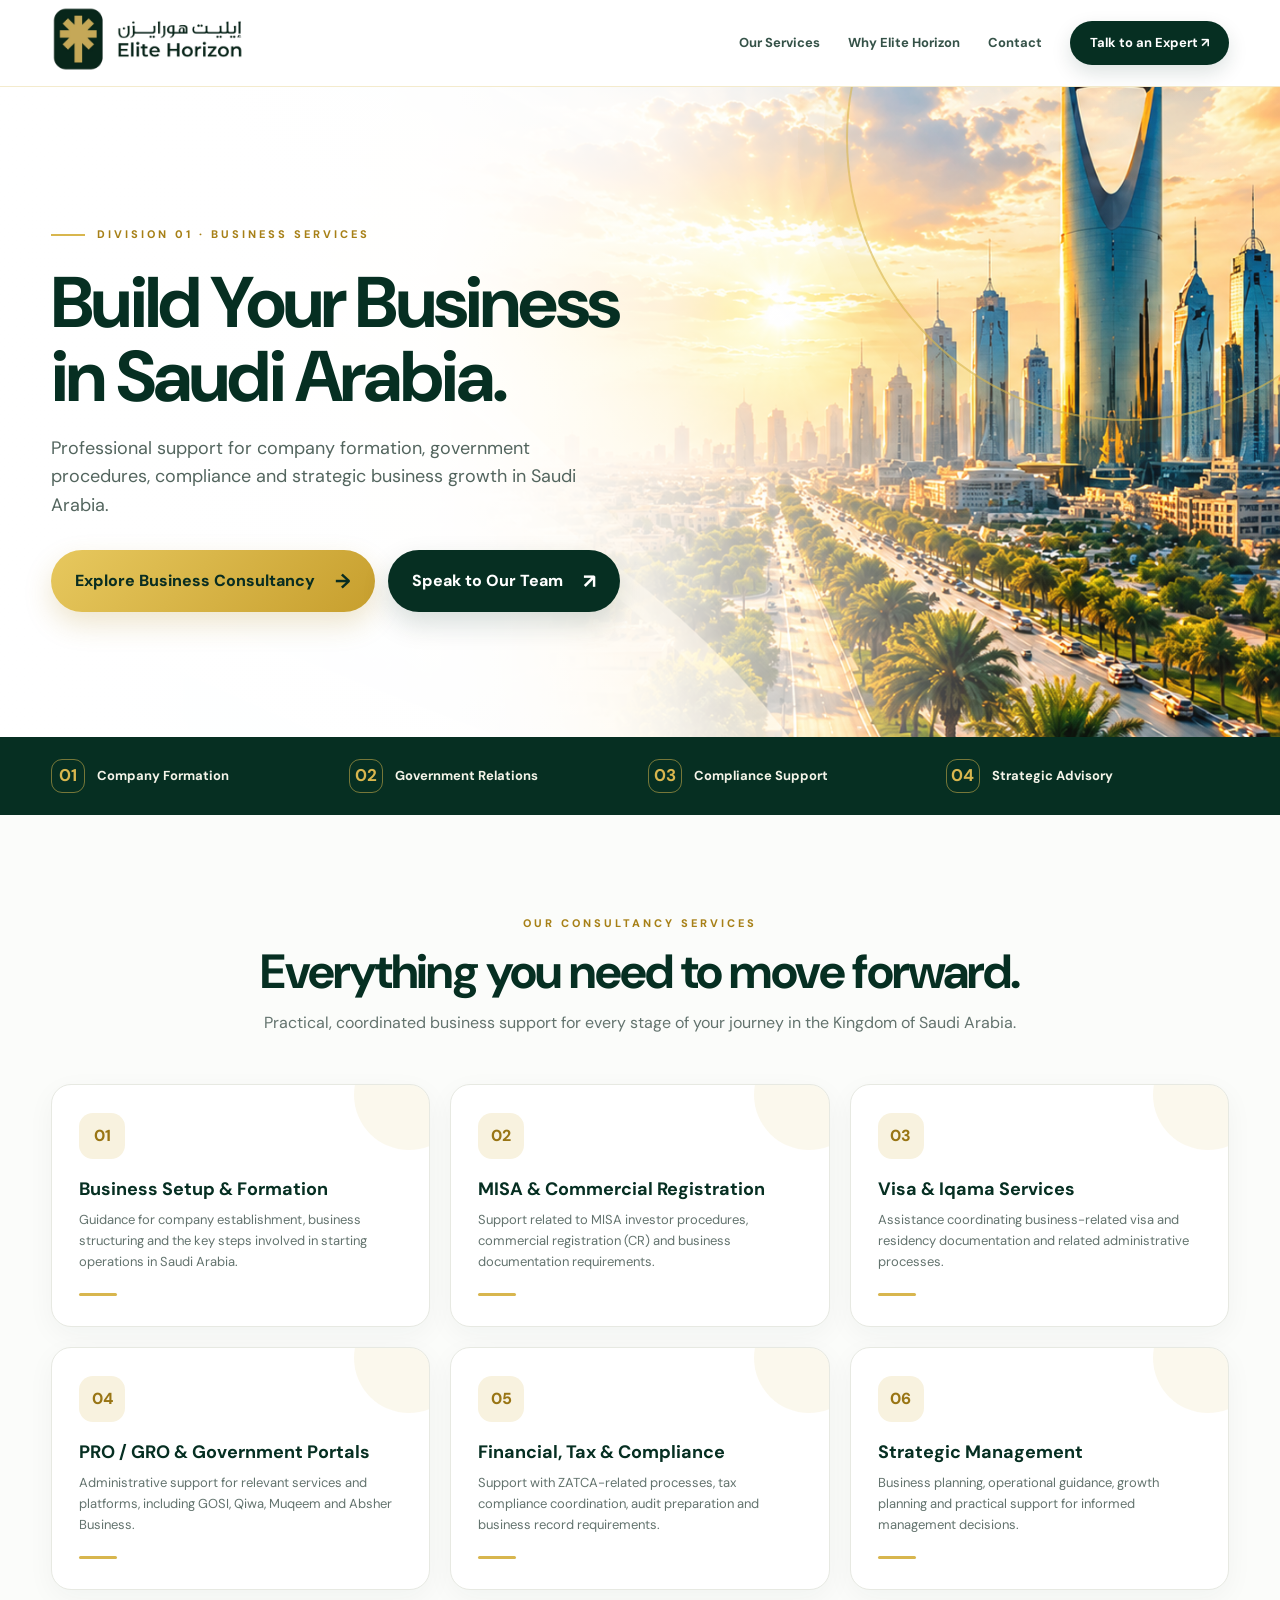
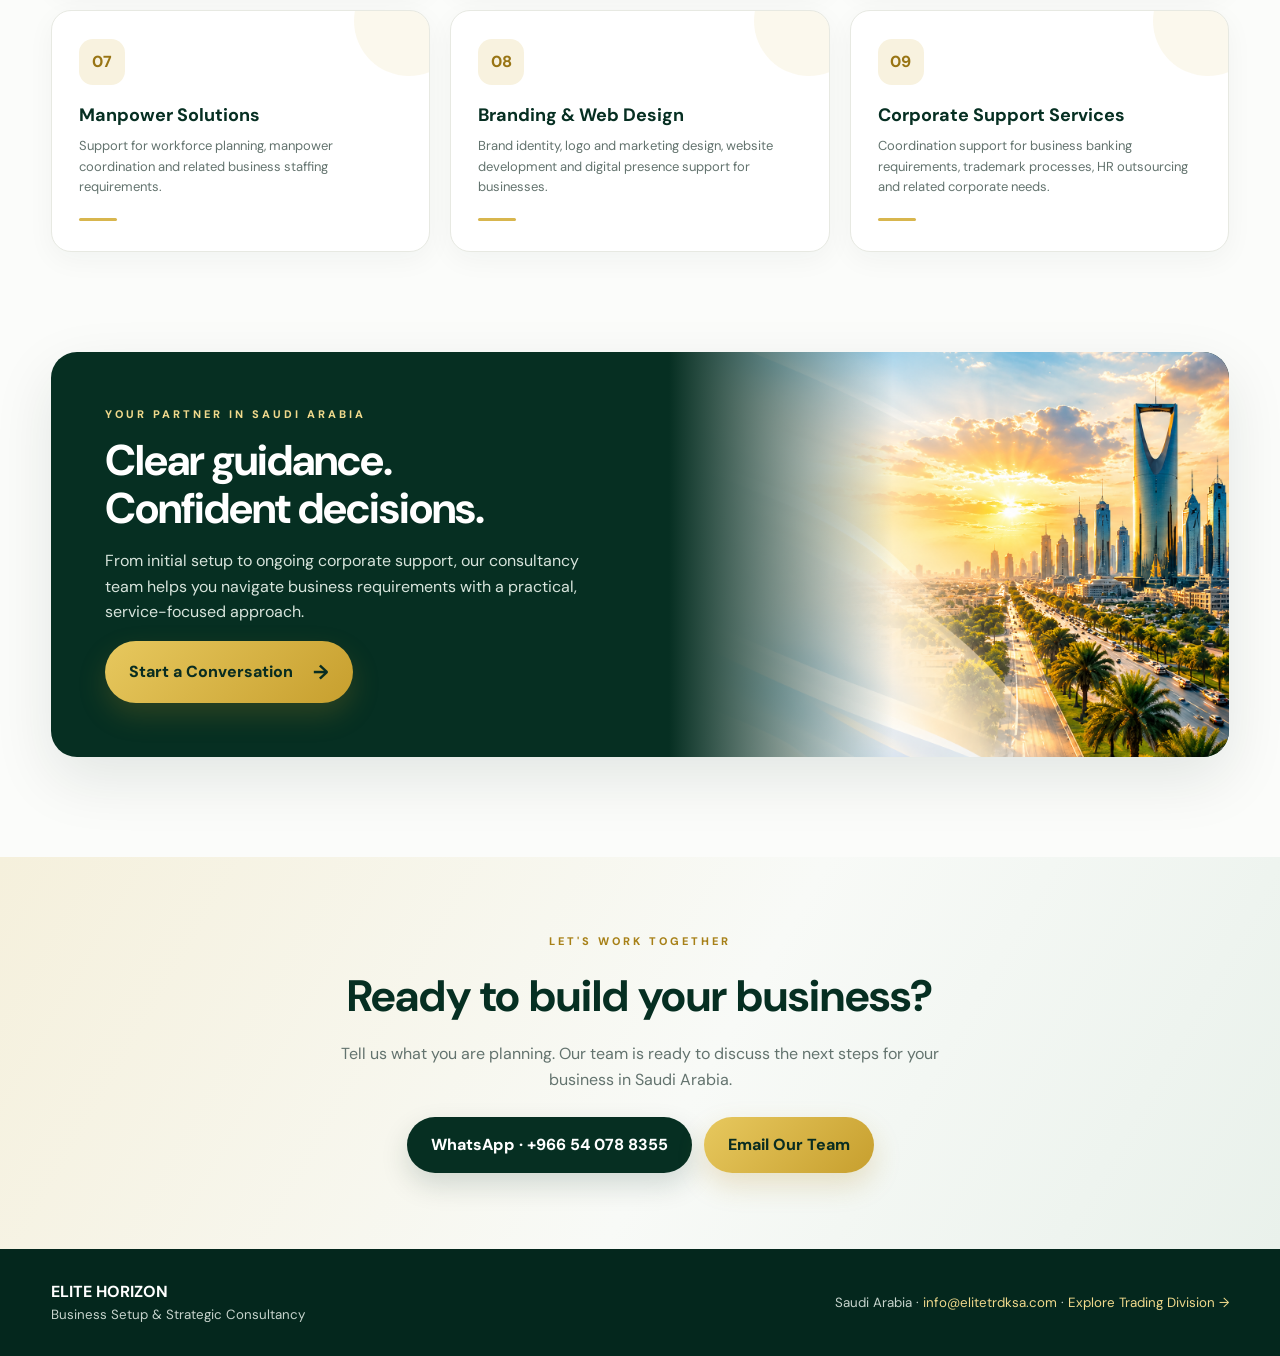
==== commit 77c72cc3: "Add files via upload" ====
--- a/consultancy.html
+++ b/consultancy.html
@@ -1,19 +1,38 @@
 <!doctype html>
 <html lang="en">
 <head>
-<meta charset="utf-8"><meta name="viewport" content="width=device-width, initial-scale=1">
+<meta charset="utf-8"><meta name="viewport" content="width=device-width,initial-scale=1">
 <title>Elite Horizon | Business Setup & Strategic Consultancy</title>
-<meta name="description" content="Business setup, company formation and strategic consultancy in Saudi Arabia.">
-<link rel="preconnect" href="https://fonts.googleapis.com"><link rel="preconnect" href="https://fonts.gstatic.com" crossorigin><link href="https://fonts.googleapis.com/css2?family=Manrope:wght@400;500;600;700;800&display=swap" rel="stylesheet">
+<meta name="description" content="Professional business setup, company formation, government relations, compliance and strategic consultancy services in Saudi Arabia.">
+<link rel="preconnect" href="https://fonts.googleapis.com"><link rel="preconnect" href="https://fonts.gstatic.com" crossorigin><link href="https://fonts.googleapis.com/css2?family=DM+Sans:wght@400;500;600;700;800&display=swap" rel="stylesheet">
 <style>
-:root{--forest:#082d20;--forest2:#104a35;--gold:#c9a94f;--gold2:#e0c779;--ink:#102b22;--muted:#66756e;--paper:#fbfaf6;--line:#e9e3d3}
-*{box-sizing:border-box}html{scroll-behavior:smooth}body{margin:0;background:var(--paper);color:var(--ink);font-family:Manrope,Arial,sans-serif}a{text-decoration:none;color:inherit}.wrap{width:min(1240px,92%);margin:auto}
-.topbar{height:88px;background:rgba(255,255,255,.94);border-bottom:1px solid rgba(201,169,79,.25);display:flex;align-items:center;position:relative;z-index:5;backdrop-filter:blur(14px)}.nav{display:flex;align-items:center;justify-content:space-between;gap:24px}.logo{display:flex;align-items:center;min-width:230px}.logo img{width:250px;max-height:68px;object-fit:contain;object-position:left center}.links{display:flex;align-items:center;gap:30px;font-size:13px;font-weight:800;color:#33483d}.links a{transition:.2s}.links a:hover{color:#a7832c}.nav-cta{padding:12px 20px;border-radius:4px;background:var(--forest);color:#fff;font-size:12px;font-weight:800;letter-spacing:.2px;box-shadow:0 8px 20px #082d2020}
-.hero{position:relative;isolation:isolate;min-height:660px;display:flex;align-items:center;overflow:hidden;background:#f5f6f2 url('assets/consultancy-skyline.png') center right/cover no-repeat}.hero:before{content:"";position:absolute;inset:0;z-index:-1;background:linear-gradient(90deg,rgba(255,255,255,.99) 0%,rgba(255,255,255,.97) 29%,rgba(255,255,255,.83) 46%,rgba(255,255,255,.22) 72%,rgba(255,255,255,0) 100%)}.hero:after{content:"";position:absolute;z-index:-1;right:-125px;top:-155px;width:470px;height:850px;border:2px solid rgba(201,169,79,.34);border-radius:50%;transform:rotate(28deg)}.hero-inner{padding:86px 0 94px;max-width:700px;position:relative}.emblem{position:absolute;width:370px;height:370px;object-fit:contain;right:-520px;top:50%;transform:translateY(-50%);opacity:.12;pointer-events:none}.eyebrow{display:flex;align-items:center;gap:12px;color:#a7832c;font-size:11px;letter-spacing:3px;font-weight:800;text-transform:uppercase}.eyebrow:before{content:"";width:36px;height:2px;background:var(--gold)}h1{font-size:clamp(42px,5.3vw,72px);line-height:1.04;letter-spacing:-2.8px;color:var(--forest);margin:22px 0 20px;max-width:680px;font-weight:800}h1 span{color:#b4933d}.hero-copy{font-size:17px;line-height:1.8;color:#596b62;max-width:570px;margin:0 0 30px}.actions{display:flex;gap:13px;flex-wrap:wrap}.btn{display:inline-flex;align-items:center;justify-content:center;gap:24px;padding:16px 23px;font-size:12px;font-weight:800;border-radius:4px;transition:.25s}.btn-primary{background:var(--gold);color:#10291f;box-shadow:0 12px 24px #b4933d30}.btn-primary:hover{background:#dfc16b;transform:translateY(-2px)}.btn-secondary{border:1px solid #b8c3ba;color:var(--forest);background:#ffffffc9}.btn-secondary:hover{border-color:var(--gold);transform:translateY(-2px)}.trustline{display:flex;align-items:center;gap:12px;margin-top:42px;color:#52665a;font-size:11px;font-weight:700;letter-spacing:.7px}.trustline:before{content:"";width:28px;height:1px;background:var(--gold)}.hero-edge{position:absolute;bottom:0;left:0;right:0;height:5px;background:linear-gradient(90deg,var(--forest) 0 62%,var(--gold) 62% 100%)}
-@media(max-width:900px){.links{gap:16px}.links a:nth-child(2){display:none}.hero{min-height:610px;background-position:58% center}.hero:before{background:linear-gradient(90deg,#fff 0%,rgba(255,255,255,.95) 42%,rgba(255,255,255,.52) 76%,rgba(255,255,255,.12) 100%)}.emblem{right:-360px;width:300px;height:300px}}
-@media(max-width:640px){.topbar{height:74px}.wrap{width:90%}.logo{min-width:0}.logo img{width:195px;max-height:54px}.links{display:none}.nav-cta{padding:11px 13px;font-size:10px}.hero{min-height:650px;align-items:flex-start;background-position:61% center}.hero:before{background:linear-gradient(90deg,rgba(255,255,255,.98) 0%,rgba(255,255,255,.92) 56%,rgba(255,255,255,.48) 100%)}.hero-inner{padding:92px 0 80px}.eyebrow{font-size:9px;letter-spacing:2px}h1{font-size:clamp(39px,11vw,56px);letter-spacing:-1.8px;margin:20px 0 16px}.hero-copy{font-size:14px;line-height:1.75;max-width:440px}.btn{padding:14px 16px;gap:14px;font-size:11px}.emblem{width:220px;height:220px;right:-180px;top:75%;opacity:.09}.trustline{margin-top:32px;font-size:9px;letter-spacing:.4px}}
+:root{--green:#062f22;--green2:#0c4935;--gold:#d8b64e;--gold2:#f0d98c;--ink:#102b24;--muted:#63736e;--paper:#fbfcfa;--line:#e7e9e2;--shadow:0 22px 60px rgba(7,42,31,.10)}
+*{box-sizing:border-box}html{scroll-behavior:smooth}body{margin:0;background:var(--paper);color:var(--ink);font-family:'DM Sans',Arial,sans-serif;line-height:1.6}a{color:inherit;text-decoration:none}.wrap{width:min(1180px,92%);margin:auto}
+.topbar{position:sticky;top:0;z-index:20;background:rgba(255,255,255,.92);backdrop-filter:blur(16px);border-bottom:1px solid rgba(216,182,78,.28)}.nav{height:86px;display:flex;align-items:center;justify-content:space-between;gap:24px}.brand img{width:min(340px,38vw);height:66px;object-fit:contain;object-position:left center}.navlinks{display:flex;align-items:center;gap:28px;font-size:13px;font-weight:700;color:#355248}.navlinks a:hover{color:#b18a20}.navcta{padding:12px 20px;border-radius:99px;background:var(--green);color:white;box-shadow:0 8px 20px #062f2222}
+.hero{position:relative;isolation:isolate;min-height:650px;display:flex;align-items:center;overflow:hidden;background:#f9fbf9 url('assets/consultancy-skyline.png') center right/cover no-repeat}.hero:before{content:"";position:absolute;inset:0;z-index:-1;background:linear-gradient(90deg,rgba(255,255,255,.99) 0%,rgba(255,255,255,.97) 34%,rgba(255,255,255,.78) 52%,rgba(255,255,255,.05) 83%)}.hero:after{content:"";position:absolute;z-index:-1;right:-130px;top:-230px;width:560px;height:560px;border:2px solid rgba(216,182,78,.62);border-radius:50%;box-shadow:0 0 0 22px rgba(216,182,78,.06),0 0 0 48px rgba(216,182,78,.04)}.hero-inner{padding:76px 0 70px;max-width:720px}.division{display:inline-flex;align-items:center;gap:12px;color:#a78017;letter-spacing:3px;font-size:11px;font-weight:800;text-transform:uppercase}.division:before{content:"";height:2px;width:34px;background:var(--gold)}h1{font-size:clamp(42px,5.6vw,72px);line-height:1.03;letter-spacing:-2.8px;color:var(--green);margin:22px 0 20px;max-width:700px}.hero p{font-size:18px;color:#53655e;max-width:570px;margin:0 0 30px}.actions{display:flex;flex-wrap:wrap;gap:13px}.btn{display:inline-flex;align-items:center;justify-content:center;gap:20px;padding:15px 24px;border-radius:999px;background:linear-gradient(135deg,#e7c85e,#c79f2e);color:#092d21;font-weight:800;box-shadow:0 12px 28px rgba(176,137,31,.22);transition:.25s}.btn:hover{transform:translateY(-3px);box-shadow:0 17px 32px rgba(176,137,31,.3)}.btn.dark{background:var(--green);color:#fff;box-shadow:0 12px 28px #062f2228}.btn .arrow{font-size:20px}
+.trustbar{background:var(--green);color:#fff}.trustitems{display:grid;grid-template-columns:repeat(4,1fr);padding:22px 0;gap:15px}.trustitems div{display:flex;align-items:center;gap:12px;font-size:13px;font-weight:700;color:#f5f4e9}.trustitems b{display:grid;place-items:center;width:34px;height:34px;border:1px solid #d8b64e88;border-radius:11px;color:var(--gold);font-size:17px}
+.section{padding:100px 0}.section-head{text-align:center;max-width:760px;margin:0 auto 48px}.eyebrow{color:#a78017;text-transform:uppercase;font-size:11px;font-weight:800;letter-spacing:3px}.section h2{font-size:clamp(32px,4vw,48px);letter-spacing:-1.6px;line-height:1.12;color:var(--green);margin:12px 0}.section-head p{color:var(--muted);font-size:16px;margin:0}.services{display:grid;grid-template-columns:repeat(3,1fr);gap:20px}.service{background:#fff;border:1px solid var(--line);border-radius:20px;padding:28px 27px 30px;box-shadow:0 8px 28px rgba(20,50,38,.045);position:relative;overflow:hidden;transition:.28s}.service:after{content:"";position:absolute;right:-35px;top:-45px;width:110px;height:110px;border-radius:50%;background:rgba(216,182,78,.10)}.service:hover{transform:translateY(-7px);box-shadow:var(--shadow);border-color:#e3d29a}.service-no{display:grid;place-items:center;width:46px;height:46px;border-radius:14px;background:#f8f2df;color:#997514;font-weight:800;margin-bottom:19px}.service h3{font-size:18px;color:var(--green);margin:0 0 9px;line-height:1.3}.service p{font-size:13px;color:var(--muted);margin:0}.service .line{width:38px;height:3px;background:var(--gold);border-radius:4px;margin-top:20px}
+.feature{padding:0 0 100px}.feature-box{display:grid;grid-template-columns:1.05fr .95fr;overflow:hidden;border-radius:26px;background:var(--green);box-shadow:var(--shadow);min-height:350px}.feature-copy{padding:54px;color:white;align-self:center}.feature-copy .eyebrow{color:var(--gold2)}.feature-copy h2{font-size:clamp(30px,3.6vw,43px);line-height:1.12;margin:12px 0;color:white;letter-spacing:-1px}.feature-copy p{color:#d7e4dc;max-width:540px}.feature-visual{min-height:350px;background:url('assets/consultancy-skyline.png') center/cover no-repeat;position:relative}.feature-visual:after{content:"";position:absolute;inset:0;background:linear-gradient(90deg,var(--green),transparent 40%)}
+.contact{padding:76px 0;background:linear-gradient(120deg,#f5f0dc,#f8faf7 55%,#e9f1eb);text-align:center}.contact h2{font-size:clamp(30px,4vw,44px);color:var(--green);margin:10px 0}.contact p{color:var(--muted);margin:0 auto 25px;max-width:620px}.contact-actions{display:flex;justify-content:center;gap:12px;flex-wrap:wrap}footer{background:#04271d;color:#fff;padding:30px 0}.foot{display:flex;justify-content:space-between;align-items:center;gap:20px}.foot small{color:#c6d3cc}.foot a{color:var(--gold2)}
+@media(max-width:850px){.navlinks{gap:14px}.navlinks a:not(.navcta){display:none}.hero{min-height:600px;background-position:62% center}.hero:before{background:linear-gradient(90deg,#fff 0%,rgba(255,255,255,.94) 48%,rgba(255,255,255,.25) 100%)}.services{grid-template-columns:repeat(2,1fr)}.feature-box{grid-template-columns:1fr}.feature-visual{min-height:230px;order:-1}.feature-visual:after{background:linear-gradient(0deg,var(--green),transparent 55%)}}
+@media(max-width:560px){.nav{height:72px}.brand img{width:230px;height:54px}.navcta{padding:10px 13px;font-size:12px}.hero{min-height:620px;background-position:65% center}.hero:before{background:linear-gradient(90deg,rgba(255,255,255,.98),rgba(255,255,255,.88) 62%,rgba(255,255,255,.42))}.hero-inner{padding:65px 0}.hero p{font-size:16px}h1{font-size:43px;letter-spacing:-1.8px}.trustitems{grid-template-columns:repeat(2,1fr);padding:18px 0}.section{padding:70px 0}.services{grid-template-columns:1fr}.section-head{margin-bottom:32px}.feature-copy{padding:34px 26px}.foot{flex-direction:column;text-align:center}.btn{padding:14px 19px}}
 </style></head>
 <body>
-<header class="topbar"><div class="wrap nav"><a class="logo" href="index.html" aria-label="Elite Horizon home"><img src="assets/consultancy-logo.png" alt="Elite Horizon Business Setup and Strategic Consultancy"></a><nav class="links" aria-label="Main navigation"><a href="index.html">Home</a><a href="#services">Services</a><a href="#about">About</a><a href="#contact">Contact</a></nav><a class="nav-cta" href="https://wa.me/966540788355">LET'S TALK&nbsp; ↗</a></div></header>
-<main><section class="hero"><div class="wrap"><div class="hero-inner"><img class="emblem" src="assets/consultancy-emblem-outline.png" alt="" aria-hidden="true"><div class="eyebrow">Business Setup · Strategy · Corporate Support</div><h1>Build Your Business<br><span>in Saudi Arabia.</span></h1><p class="hero-copy">Professional support for company formation, government procedures, compliance and strategic business growth in Saudi Arabia.</p><div class="actions"><a class="btn btn-primary" href="#services">Explore Our Services <span>→</span></a><a class="btn btn-secondary" href="https://wa.me/966540788355">Talk to Our Team <span>↗</span></a></div><div class="trustline">YOUR PARTNER FOR BUSINESS GROWTH IN SAUDI ARABIA</div></div></div><div class="hero-edge"></div></section></main>
+<div class="topbar"><div class="wrap nav"><a class="brand" href="consultancy.html"><img src="assets/consultancy-logo.png" alt="Elite Horizon Business Setup and Strategic Consultancy"></a><div class="navlinks"><a href="#services">Our Services</a><a href="#about">Why Elite Horizon</a><a href="#contact">Contact</a><a class="navcta" href="https://wa.me/966540788355">Talk to an Expert ↗</a></div></div></div>
+<header class="hero"><div class="wrap"><div class="hero-inner"><span class="division">Division 01 · Business Services</span><h1>Build Your Business<br>in Saudi Arabia.</h1><p>Professional support for company formation, government procedures, compliance and strategic business growth in Saudi Arabia.</p><div class="actions"><a class="btn" href="#services">Explore Business Consultancy <span class="arrow">→</span></a><a class="btn dark" href="https://wa.me/966540788355">Speak to Our Team <span class="arrow">↗</span></a></div></div></div></header>
+<div class="trustbar"><div class="wrap trustitems"><div><b>01</b> Company Formation</div><div><b>02</b> Government Relations</div><div><b>03</b> Compliance Support</div><div><b>04</b> Strategic Advisory</div></div></div>
+<main><section class="section" id="services"><div class="wrap"><div class="section-head"><div class="eyebrow">Our Consultancy Services</div><h2>Everything you need to move forward.</h2><p>Practical, coordinated business support for every stage of your journey in the Kingdom of Saudi Arabia.</p></div><div class="services">
+<article class="service"><div class="service-no">01</div><h3>Business Setup & Formation</h3><p>Guidance for company establishment, business structuring and the key steps involved in starting operations in Saudi Arabia.</p><div class="line"></div></article>
+<article class="service"><div class="service-no">02</div><h3>MISA & Commercial Registration</h3><p>Support related to MISA investor procedures, commercial registration (CR) and business documentation requirements.</p><div class="line"></div></article>
+<article class="service"><div class="service-no">03</div><h3>Visa & Iqama Services</h3><p>Assistance coordinating business-related visa and residency documentation and related administrative processes.</p><div class="line"></div></article>
+<article class="service"><div class="service-no">04</div><h3>PRO / GRO & Government Portals</h3><p>Administrative support for relevant services and platforms, including GOSI, Qiwa, Muqeem and Absher Business.</p><div class="line"></div></article>
+<article class="service"><div class="service-no">05</div><h3>Financial, Tax & Compliance</h3><p>Support with ZATCA-related processes, tax compliance coordination, audit preparation and business record requirements.</p><div class="line"></div></article>
+<article class="service"><div class="service-no">06</div><h3>Strategic Management</h3><p>Business planning, operational guidance, growth planning and practical support for informed management decisions.</p><div class="line"></div></article>
+<article class="service"><div class="service-no">07</div><h3>Manpower Solutions</h3><p>Support for workforce planning, manpower coordination and related business staffing requirements.</p><div class="line"></div></article>
+<article class="service"><div class="service-no">08</div><h3>Branding & Web Design</h3><p>Brand identity, logo and marketing design, website development and digital presence support for businesses.</p><div class="line"></div></article>
+<article class="service"><div class="service-no">09</div><h3>Corporate Support Services</h3><p>Coordination support for business banking requirements, trademark processes, HR outsourcing and related corporate needs.</p><div class="line"></div></article>
+</div></div></section>
+<section class="feature" id="about"><div class="wrap"><div class="feature-box"><div class="feature-copy"><div class="eyebrow">Your partner in Saudi Arabia</div><h2>Clear guidance.<br>Confident decisions.</h2><p>From initial setup to ongoing corporate support, our consultancy team helps you navigate business requirements with a practical, service-focused approach.</p><a class="btn" href="#contact">Start a Conversation <span class="arrow">→</span></a></div><div class="feature-visual" role="img" aria-label="Riyadh skyline at sunset"></div></div></div></section>
+<section class="contact" id="contact"><div class="wrap"><div class="eyebrow">Let's Work Together</div><h2>Ready to build your business?</h2><p>Tell us what you are planning. Our team is ready to discuss the next steps for your business in Saudi Arabia.</p><div class="contact-actions"><a class="btn dark" href="https://wa.me/966540788355">WhatsApp · +966 54 078 8355</a><a class="btn" href="mailto:info@elitetrdksa.com">Email Our Team</a></div></div></section></main>
+<footer><div class="wrap foot"><div><strong>ELITE HORIZON</strong><small style="display:block">Business Setup & Strategic Consultancy</small></div><small>Saudi Arabia · <a href="mailto:info@elitetrdksa.com">info@elitetrdksa.com</a> · <a href="trading.html">Explore Trading Division →</a></small></div></footer>
 </body></html>
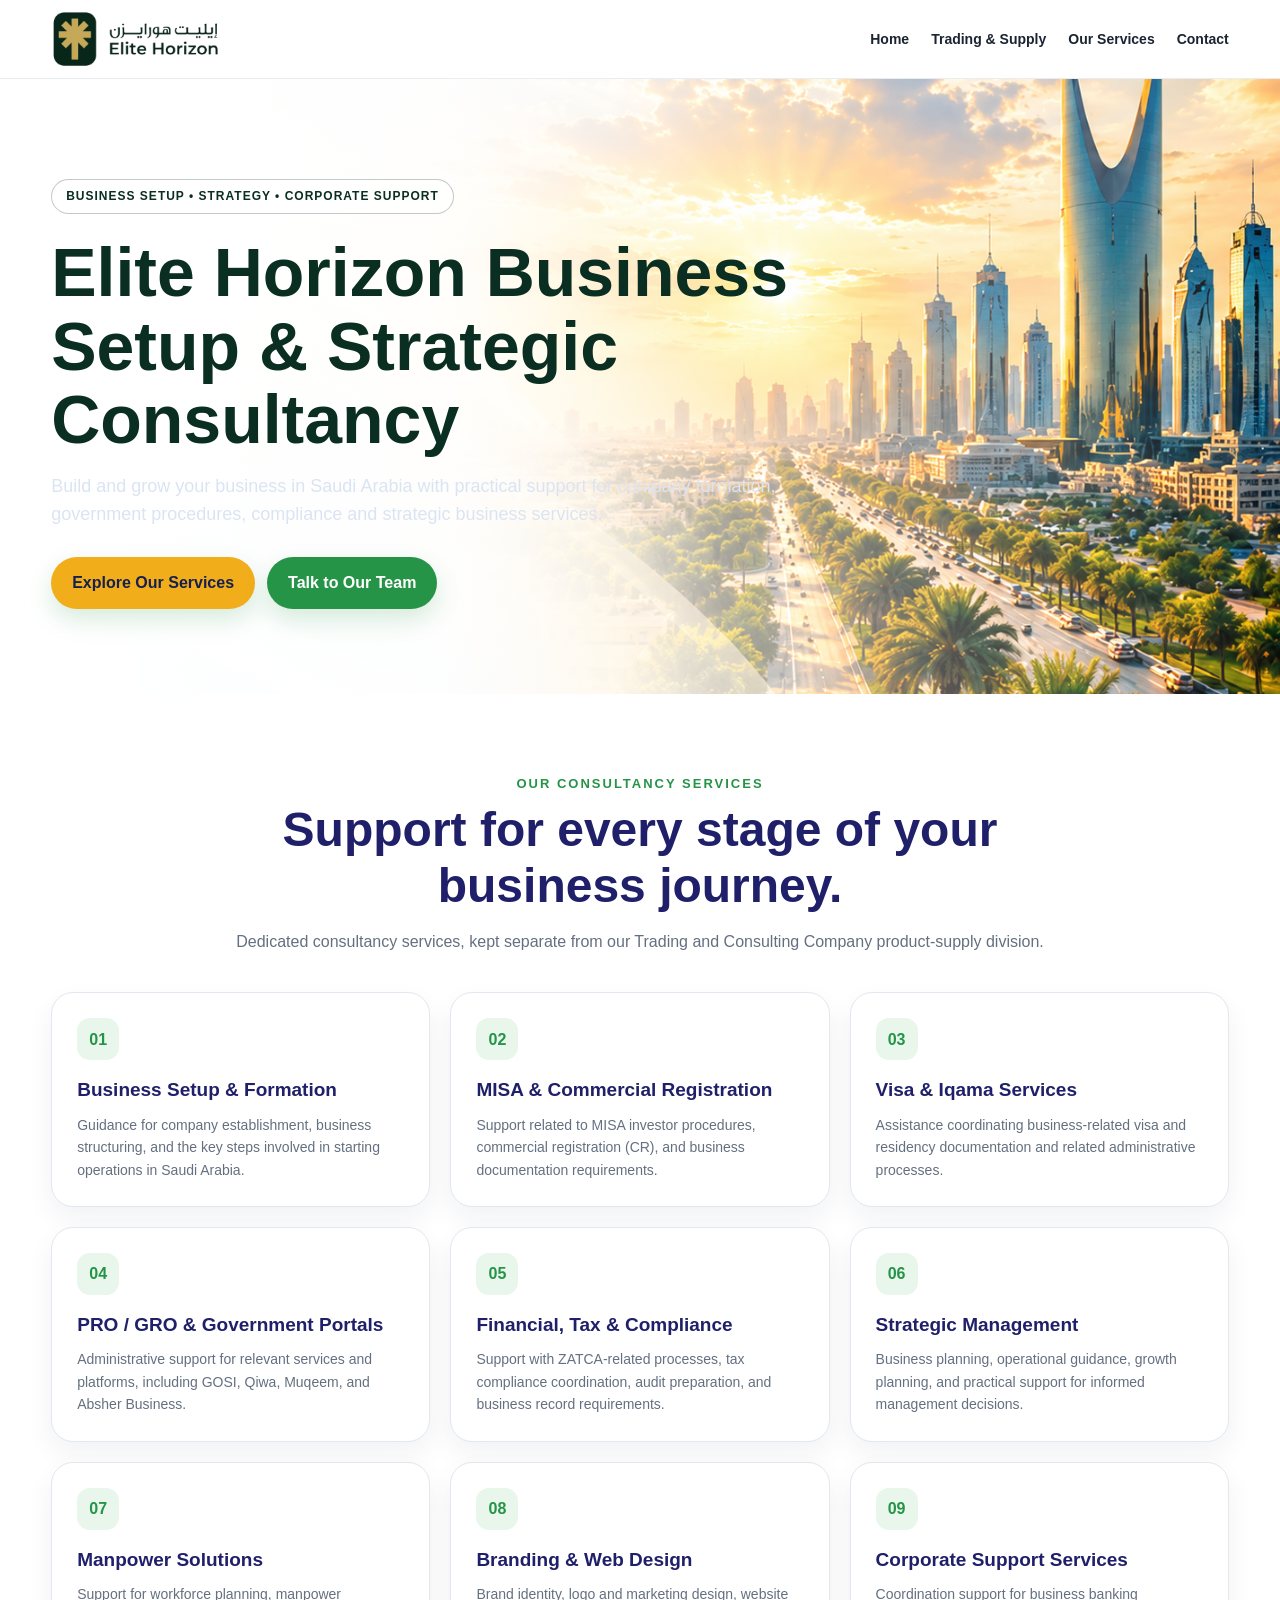
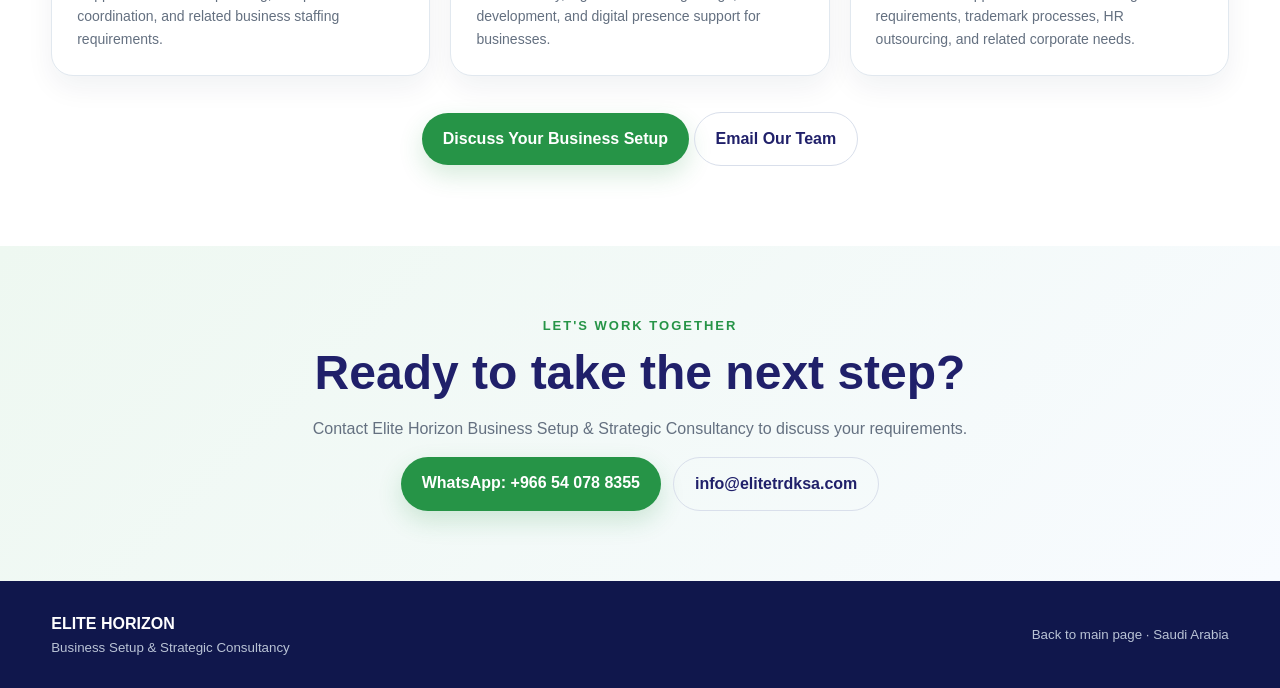
==== commit ae51ef86: "Add files via upload" ====
--- a/consultancy.html
+++ b/consultancy.html
@@ -1,38 +1,29 @@
 <!doctype html>
-<html lang="en">
-<head>
-<meta charset="utf-8"><meta name="viewport" content="width=device-width,initial-scale=1">
-<title>Elite Horizon | Business Setup & Strategic Consultancy</title>
-<meta name="description" content="Professional business setup, company formation, government relations, compliance and strategic consultancy services in Saudi Arabia.">
-<link rel="preconnect" href="https://fonts.googleapis.com"><link rel="preconnect" href="https://fonts.gstatic.com" crossorigin><link href="https://fonts.googleapis.com/css2?family=DM+Sans:wght@400;500;600;700;800&display=swap" rel="stylesheet">
+<html lang="en"><head><meta charset="utf-8"><meta name="viewport" content="width=device-width, initial-scale=1">
+<title>Elite Horizon Business Setup & Strategic Consultancy</title>
+<meta name="description" content="Business setup, company formation, government procedures and strategic consultancy in Saudi Arabia.">
 <style>
-:root{--green:#062f22;--green2:#0c4935;--gold:#d8b64e;--gold2:#f0d98c;--ink:#102b24;--muted:#63736e;--paper:#fbfcfa;--line:#e7e9e2;--shadow:0 22px 60px rgba(7,42,31,.10)}
-*{box-sizing:border-box}html{scroll-behavior:smooth}body{margin:0;background:var(--paper);color:var(--ink);font-family:'DM Sans',Arial,sans-serif;line-height:1.6}a{color:inherit;text-decoration:none}.wrap{width:min(1180px,92%);margin:auto}
-.topbar{position:sticky;top:0;z-index:20;background:rgba(255,255,255,.92);backdrop-filter:blur(16px);border-bottom:1px solid rgba(216,182,78,.28)}.nav{height:86px;display:flex;align-items:center;justify-content:space-between;gap:24px}.brand img{width:min(340px,38vw);height:66px;object-fit:contain;object-position:left center}.navlinks{display:flex;align-items:center;gap:28px;font-size:13px;font-weight:700;color:#355248}.navlinks a:hover{color:#b18a20}.navcta{padding:12px 20px;border-radius:99px;background:var(--green);color:white;box-shadow:0 8px 20px #062f2222}
-.hero{position:relative;isolation:isolate;min-height:650px;display:flex;align-items:center;overflow:hidden;background:#f9fbf9 url('assets/consultancy-skyline.png') center right/cover no-repeat}.hero:before{content:"";position:absolute;inset:0;z-index:-1;background:linear-gradient(90deg,rgba(255,255,255,.99) 0%,rgba(255,255,255,.97) 34%,rgba(255,255,255,.78) 52%,rgba(255,255,255,.05) 83%)}.hero:after{content:"";position:absolute;z-index:-1;right:-130px;top:-230px;width:560px;height:560px;border:2px solid rgba(216,182,78,.62);border-radius:50%;box-shadow:0 0 0 22px rgba(216,182,78,.06),0 0 0 48px rgba(216,182,78,.04)}.hero-inner{padding:76px 0 70px;max-width:720px}.division{display:inline-flex;align-items:center;gap:12px;color:#a78017;letter-spacing:3px;font-size:11px;font-weight:800;text-transform:uppercase}.division:before{content:"";height:2px;width:34px;background:var(--gold)}h1{font-size:clamp(42px,5.6vw,72px);line-height:1.03;letter-spacing:-2.8px;color:var(--green);margin:22px 0 20px;max-width:700px}.hero p{font-size:18px;color:#53655e;max-width:570px;margin:0 0 30px}.actions{display:flex;flex-wrap:wrap;gap:13px}.btn{display:inline-flex;align-items:center;justify-content:center;gap:20px;padding:15px 24px;border-radius:999px;background:linear-gradient(135deg,#e7c85e,#c79f2e);color:#092d21;font-weight:800;box-shadow:0 12px 28px rgba(176,137,31,.22);transition:.25s}.btn:hover{transform:translateY(-3px);box-shadow:0 17px 32px rgba(176,137,31,.3)}.btn.dark{background:var(--green);color:#fff;box-shadow:0 12px 28px #062f2228}.btn .arrow{font-size:20px}
-.trustbar{background:var(--green);color:#fff}.trustitems{display:grid;grid-template-columns:repeat(4,1fr);padding:22px 0;gap:15px}.trustitems div{display:flex;align-items:center;gap:12px;font-size:13px;font-weight:700;color:#f5f4e9}.trustitems b{display:grid;place-items:center;width:34px;height:34px;border:1px solid #d8b64e88;border-radius:11px;color:var(--gold);font-size:17px}
-.section{padding:100px 0}.section-head{text-align:center;max-width:760px;margin:0 auto 48px}.eyebrow{color:#a78017;text-transform:uppercase;font-size:11px;font-weight:800;letter-spacing:3px}.section h2{font-size:clamp(32px,4vw,48px);letter-spacing:-1.6px;line-height:1.12;color:var(--green);margin:12px 0}.section-head p{color:var(--muted);font-size:16px;margin:0}.services{display:grid;grid-template-columns:repeat(3,1fr);gap:20px}.service{background:#fff;border:1px solid var(--line);border-radius:20px;padding:28px 27px 30px;box-shadow:0 8px 28px rgba(20,50,38,.045);position:relative;overflow:hidden;transition:.28s}.service:after{content:"";position:absolute;right:-35px;top:-45px;width:110px;height:110px;border-radius:50%;background:rgba(216,182,78,.10)}.service:hover{transform:translateY(-7px);box-shadow:var(--shadow);border-color:#e3d29a}.service-no{display:grid;place-items:center;width:46px;height:46px;border-radius:14px;background:#f8f2df;color:#997514;font-weight:800;margin-bottom:19px}.service h3{font-size:18px;color:var(--green);margin:0 0 9px;line-height:1.3}.service p{font-size:13px;color:var(--muted);margin:0}.service .line{width:38px;height:3px;background:var(--gold);border-radius:4px;margin-top:20px}
-.feature{padding:0 0 100px}.feature-box{display:grid;grid-template-columns:1.05fr .95fr;overflow:hidden;border-radius:26px;background:var(--green);box-shadow:var(--shadow);min-height:350px}.feature-copy{padding:54px;color:white;align-self:center}.feature-copy .eyebrow{color:var(--gold2)}.feature-copy h2{font-size:clamp(30px,3.6vw,43px);line-height:1.12;margin:12px 0;color:white;letter-spacing:-1px}.feature-copy p{color:#d7e4dc;max-width:540px}.feature-visual{min-height:350px;background:url('assets/consultancy-skyline.png') center/cover no-repeat;position:relative}.feature-visual:after{content:"";position:absolute;inset:0;background:linear-gradient(90deg,var(--green),transparent 40%)}
-.contact{padding:76px 0;background:linear-gradient(120deg,#f5f0dc,#f8faf7 55%,#e9f1eb);text-align:center}.contact h2{font-size:clamp(30px,4vw,44px);color:var(--green);margin:10px 0}.contact p{color:var(--muted);margin:0 auto 25px;max-width:620px}.contact-actions{display:flex;justify-content:center;gap:12px;flex-wrap:wrap}footer{background:#04271d;color:#fff;padding:30px 0}.foot{display:flex;justify-content:space-between;align-items:center;gap:20px}.foot small{color:#c6d3cc}.foot a{color:var(--gold2)}
-@media(max-width:850px){.navlinks{gap:14px}.navlinks a:not(.navcta){display:none}.hero{min-height:600px;background-position:62% center}.hero:before{background:linear-gradient(90deg,#fff 0%,rgba(255,255,255,.94) 48%,rgba(255,255,255,.25) 100%)}.services{grid-template-columns:repeat(2,1fr)}.feature-box{grid-template-columns:1fr}.feature-visual{min-height:230px;order:-1}.feature-visual:after{background:linear-gradient(0deg,var(--green),transparent 55%)}}
-@media(max-width:560px){.nav{height:72px}.brand img{width:230px;height:54px}.navcta{padding:10px 13px;font-size:12px}.hero{min-height:620px;background-position:65% center}.hero:before{background:linear-gradient(90deg,rgba(255,255,255,.98),rgba(255,255,255,.88) 62%,rgba(255,255,255,.42))}.hero-inner{padding:65px 0}.hero p{font-size:16px}h1{font-size:43px;letter-spacing:-1.8px}.trustitems{grid-template-columns:repeat(2,1fr);padding:18px 0}.section{padding:70px 0}.services{grid-template-columns:1fr}.section-head{margin-bottom:32px}.feature-copy{padding:34px 26px}.foot{flex-direction:column;text-align:center}.btn{padding:14px 19px}}
-</style></head>
-<body>
-<div class="topbar"><div class="wrap nav"><a class="brand" href="consultancy.html"><img src="assets/consultancy-logo.png" alt="Elite Horizon Business Setup and Strategic Consultancy"></a><div class="navlinks"><a href="#services">Our Services</a><a href="#about">Why Elite Horizon</a><a href="#contact">Contact</a><a class="navcta" href="https://wa.me/966540788355">Talk to an Expert ↗</a></div></div></div>
-<header class="hero"><div class="wrap"><div class="hero-inner"><span class="division">Division 01 · Business Services</span><h1>Build Your Business<br>in Saudi Arabia.</h1><p>Professional support for company formation, government procedures, compliance and strategic business growth in Saudi Arabia.</p><div class="actions"><a class="btn" href="#services">Explore Business Consultancy <span class="arrow">→</span></a><a class="btn dark" href="https://wa.me/966540788355">Speak to Our Team <span class="arrow">↗</span></a></div></div></div></header>
-<div class="trustbar"><div class="wrap trustitems"><div><b>01</b> Company Formation</div><div><b>02</b> Government Relations</div><div><b>03</b> Compliance Support</div><div><b>04</b> Strategic Advisory</div></div></div>
-<main><section class="section" id="services"><div class="wrap"><div class="section-head"><div class="eyebrow">Our Consultancy Services</div><h2>Everything you need to move forward.</h2><p>Practical, coordinated business support for every stage of your journey in the Kingdom of Saudi Arabia.</p></div><div class="services">
-<article class="service"><div class="service-no">01</div><h3>Business Setup & Formation</h3><p>Guidance for company establishment, business structuring and the key steps involved in starting operations in Saudi Arabia.</p><div class="line"></div></article>
-<article class="service"><div class="service-no">02</div><h3>MISA & Commercial Registration</h3><p>Support related to MISA investor procedures, commercial registration (CR) and business documentation requirements.</p><div class="line"></div></article>
-<article class="service"><div class="service-no">03</div><h3>Visa & Iqama Services</h3><p>Assistance coordinating business-related visa and residency documentation and related administrative processes.</p><div class="line"></div></article>
-<article class="service"><div class="service-no">04</div><h3>PRO / GRO & Government Portals</h3><p>Administrative support for relevant services and platforms, including GOSI, Qiwa, Muqeem and Absher Business.</p><div class="line"></div></article>
-<article class="service"><div class="service-no">05</div><h3>Financial, Tax & Compliance</h3><p>Support with ZATCA-related processes, tax compliance coordination, audit preparation and business record requirements.</p><div class="line"></div></article>
-<article class="service"><div class="service-no">06</div><h3>Strategic Management</h3><p>Business planning, operational guidance, growth planning and practical support for informed management decisions.</p><div class="line"></div></article>
-<article class="service"><div class="service-no">07</div><h3>Manpower Solutions</h3><p>Support for workforce planning, manpower coordination and related business staffing requirements.</p><div class="line"></div></article>
-<article class="service"><div class="service-no">08</div><h3>Branding & Web Design</h3><p>Brand identity, logo and marketing design, website development and digital presence support for businesses.</p><div class="line"></div></article>
-<article class="service"><div class="service-no">09</div><h3>Corporate Support Services</h3><p>Coordination support for business banking requirements, trademark processes, HR outsourcing and related corporate needs.</p><div class="line"></div></article>
-</div></div></section>
-<section class="feature" id="about"><div class="wrap"><div class="feature-box"><div class="feature-copy"><div class="eyebrow">Your partner in Saudi Arabia</div><h2>Clear guidance.<br>Confident decisions.</h2><p>From initial setup to ongoing corporate support, our consultancy team helps you navigate business requirements with a practical, service-focused approach.</p><a class="btn" href="#contact">Start a Conversation <span class="arrow">→</span></a></div><div class="feature-visual" role="img" aria-label="Riyadh skyline at sunset"></div></div></div></section>
-<section class="contact" id="contact"><div class="wrap"><div class="eyebrow">Let's Work Together</div><h2>Ready to build your business?</h2><p>Tell us what you are planning. Our team is ready to discuss the next steps for your business in Saudi Arabia.</p><div class="contact-actions"><a class="btn dark" href="https://wa.me/966540788355">WhatsApp · +966 54 078 8355</a><a class="btn" href="mailto:info@elitetrdksa.com">Email Our Team</a></div></div></section></main>
-<footer><div class="wrap foot"><div><strong>ELITE HORIZON</strong><small style="display:block">Business Setup & Strategic Consultancy</small></div><small>Saudi Arabia · <a href="mailto:info@elitetrdksa.com">info@elitetrdksa.com</a> · <a href="trading.html">Explore Trading Division →</a></small></div></footer>
-</body></html>
+:root{--navy:#20206a;--green:#269447;--gold:#f2ad1b;--ink:#1b2430;--muted:#647080;--soft:#f5f8fb}*{box-sizing:border-box}html{scroll-behavior:smooth}body{margin:0;font-family:Inter,Arial,sans-serif;color:var(--ink);line-height:1.6;background:#fff}a{text-decoration:none;color:inherit}.container{width:min(1180px,92%);margin:auto}nav{background:rgba(255,255,255,.96);border-bottom:1px solid #e9edf3;position:sticky;top:0;z-index:10;backdrop-filter:blur(14px)}.navin{height:78px;display:flex;align-items:center;justify-content:space-between;gap:20px}.brand{display:flex;align-items:center;gap:12px;font-weight:800;color:var(--navy)}.brand img{width:50px;height:50px;object-fit:contain;border-radius:10px}.brand small{display:block;font-size:10px;color:var(--green);letter-spacing:.7px}.navlinks{display:flex;gap:22px;font-size:14px;font-weight:700}.navlinks a:hover{color:var(--green)}.btn{display:inline-flex;padding:13px 21px;border-radius:999px;font-weight:800;background:var(--green);color:#fff;box-shadow:0 10px 24px #26944730}.btn.outline{background:transparent;color:var(--navy);border:1px solid #d9dfeb;box-shadow:none}.hero{padding:100px 0 85px;text-align:left;color:#0a2e21;background:#fff url('assets/consultancy-skyline.png') center/cover no-repeat;position:relative;overflow:hidden;min-height:470px;display:flex;align-items:center}.hero:before{content:"";position:absolute;inset:0;background:linear-gradient(90deg,#fffffffa 0%,#ffffffeb 35%,#ffffff88 56%,#ffffff05 100%)}.hero .container{position:relative;margin-left:max(4%,calc((100% - 1180px)/2));margin-right:auto;max-width:760px}.hero h1{max-width:760px}.hero p{margin-left:0;margin-right:0;color:#526171}.hero .actions{justify-content:flex-start}.hero .kicker{color:#0a2e21;border-color:#0a2e2140;background:#ffffffa8}.kicker{display:inline-block;border:1px solid #ffffff45;background:#ffffff12;border-radius:99px;padding:7px 14px;font-size:12px;font-weight:800;letter-spacing:1px}.hero h1{font-size:clamp(38px,6vw,68px);line-height:1.08;margin:22px auto 15px;max-width:900px}.hero p{font-size:18px;color:#dbe4f3;max-width:760px;margin:0 auto 28px}.actions{display:flex;justify-content:center;gap:12px;flex-wrap:wrap}.btn.gold{background:var(--gold);color:#16204f}.section{padding:80px 0}.intro{text-align:center;max-width:820px;margin:0 auto 38px}.eyebrow{color:var(--green);font-size:13px;font-weight:900;letter-spacing:2px;text-transform:uppercase}.title{font-size:clamp(30px,4vw,48px);line-height:1.15;margin:8px 0 14px;color:var(--navy)}.lead{color:var(--muted)}.grid{display:grid;grid-template-columns:repeat(3,minmax(0,1fr));gap:20px}.card{background:#fff;border:1px solid #e1e8ef;border-radius:22px;padding:25px;box-shadow:0 12px 28px #1624460f;transition:.25s}.card:hover{transform:translateY(-5px);box-shadow:0 18px 38px #16244618}.num{width:42px;height:42px;display:grid;place-items:center;border-radius:13px;background:#e8f6ec;color:var(--green);font-weight:900;margin-bottom:15px}.card h3{margin:0 0 8px;color:var(--navy);font-size:19px}.card p{margin:0;color:var(--muted);font-size:14px}.cta{text-align:center;margin-top:36px}.contact{background:linear-gradient(135deg,#eef8f1,#f8fbff);padding:70px 0;text-align:center}.contact .title{margin-bottom:12px}footer{background:#10174c;color:#fff;padding:30px 0}.foot{display:flex;justify-content:space-between;gap:20px;align-items:center}.foot small{color:#b9c3d5}
+@media(max-width:800px){.navlinks{display:none}.grid{grid-template-columns:repeat(2,minmax(0,1fr))}.hero{padding:75px 0}.foot{flex-direction:column;text-align:center}}@media(max-width:540px){.grid{grid-template-columns:1fr}.section{padding:60px 0}.brand{font-size:14px}}
+
+/* Correct division-specific horizontal logo */
+.brand.division-logo{display:flex;align-items:center;flex:0 0 auto;max-width:260px}
+.brand.division-logo img{display:block;width:100%;height:auto;max-width:250px;max-height:58px;object-fit:contain;border-radius:0;background:transparent}
+@media(max-width:700px){.brand.division-logo{max-width:190px}.brand.division-logo img{max-width:185px;max-height:48px}}
+
+</style></head><body>
+<nav><div class="container navin"><a class="brand division-logo" href="index.html"><img src="assets/consultancy-logo.png" alt="Elite Horizon Business Setup & Strategic Consultancy logo"></a><div class="navlinks"><a href="index.html">Home</a><a href="trading.html">Trading & Supply</a><a href="#services">Our Services</a><a href="#contact">Contact</a></div></div></nav>
+<header class="hero"><div class="container"><span class="kicker">BUSINESS SETUP • STRATEGY • CORPORATE SUPPORT</span><h1>Elite Horizon Business Setup & Strategic Consultancy</h1><p>Build and grow your business in Saudi Arabia with practical support for company formation, government procedures, compliance and strategic business services.</p><div class="actions"><a class="btn gold" href="#services">Explore Our Services</a><a class="btn" href="https://wa.me/966540788355">Talk to Our Team</a></div></div></header>
+<main><section class="section" id="services"><div class="container"><div class="intro"><div class="eyebrow">Our Consultancy Services</div><h2 class="title">Support for every stage of your business journey.</h2><p class="lead">Dedicated consultancy services, kept separate from our Trading and Consulting Company product-supply division.</p></div><div class="grid">
+<article class="card"><div class="num">01</div><h3>Business Setup & Formation</h3><p>Guidance for company establishment, business structuring, and the key steps involved in starting operations in Saudi Arabia.</p></article>
+<article class="card"><div class="num">02</div><h3>MISA & Commercial Registration</h3><p>Support related to MISA investor procedures, commercial registration (CR), and business documentation requirements.</p></article>
+<article class="card"><div class="num">03</div><h3>Visa & Iqama Services</h3><p>Assistance coordinating business-related visa and residency documentation and related administrative processes.</p></article>
+<article class="card"><div class="num">04</div><h3>PRO / GRO & Government Portals</h3><p>Administrative support for relevant services and platforms, including GOSI, Qiwa, Muqeem, and Absher Business.</p></article>
+<article class="card"><div class="num">05</div><h3>Financial, Tax & Compliance</h3><p>Support with ZATCA-related processes, tax compliance coordination, audit preparation, and business record requirements.</p></article>
+<article class="card"><div class="num">06</div><h3>Strategic Management</h3><p>Business planning, operational guidance, growth planning, and practical support for informed management decisions.</p></article>
+<article class="card"><div class="num">07</div><h3>Manpower Solutions</h3><p>Support for workforce planning, manpower coordination, and related business staffing requirements.</p></article>
+<article class="card"><div class="num">08</div><h3>Branding & Web Design</h3><p>Brand identity, logo and marketing design, website development, and digital presence support for businesses.</p></article>
+<article class="card"><div class="num">09</div><h3>Corporate Support Services</h3><p>Coordination support for business banking requirements, trademark processes, HR outsourcing, and related corporate needs.</p></article>
+</div><div class="cta"><a class="btn" href="https://wa.me/966540788355">Discuss Your Business Setup</a> <a class="btn outline" href="mailto:info@elitetrdksa.com">Email Our Team</a></div></div></section>
+<section class="contact" id="contact"><div class="container"><div class="eyebrow">Let's Work Together</div><h2 class="title">Ready to take the next step?</h2><p class="lead">Contact Elite Horizon Business Setup & Strategic Consultancy to discuss your requirements.</p><div class="actions"><a class="btn" href="https://wa.me/966540788355">WhatsApp: +966 54 078 8355</a><a class="btn outline" href="mailto:info@elitetrdksa.com">info@elitetrdksa.com</a></div></div></section></main>
+<footer><div class="container foot"><div><strong>ELITE HORIZON</strong><small style="display:block">Business Setup & Strategic Consultancy</small></div><small><a href="index.html">Back to main page</a> · Saudi Arabia</small></div></footer></body></html>
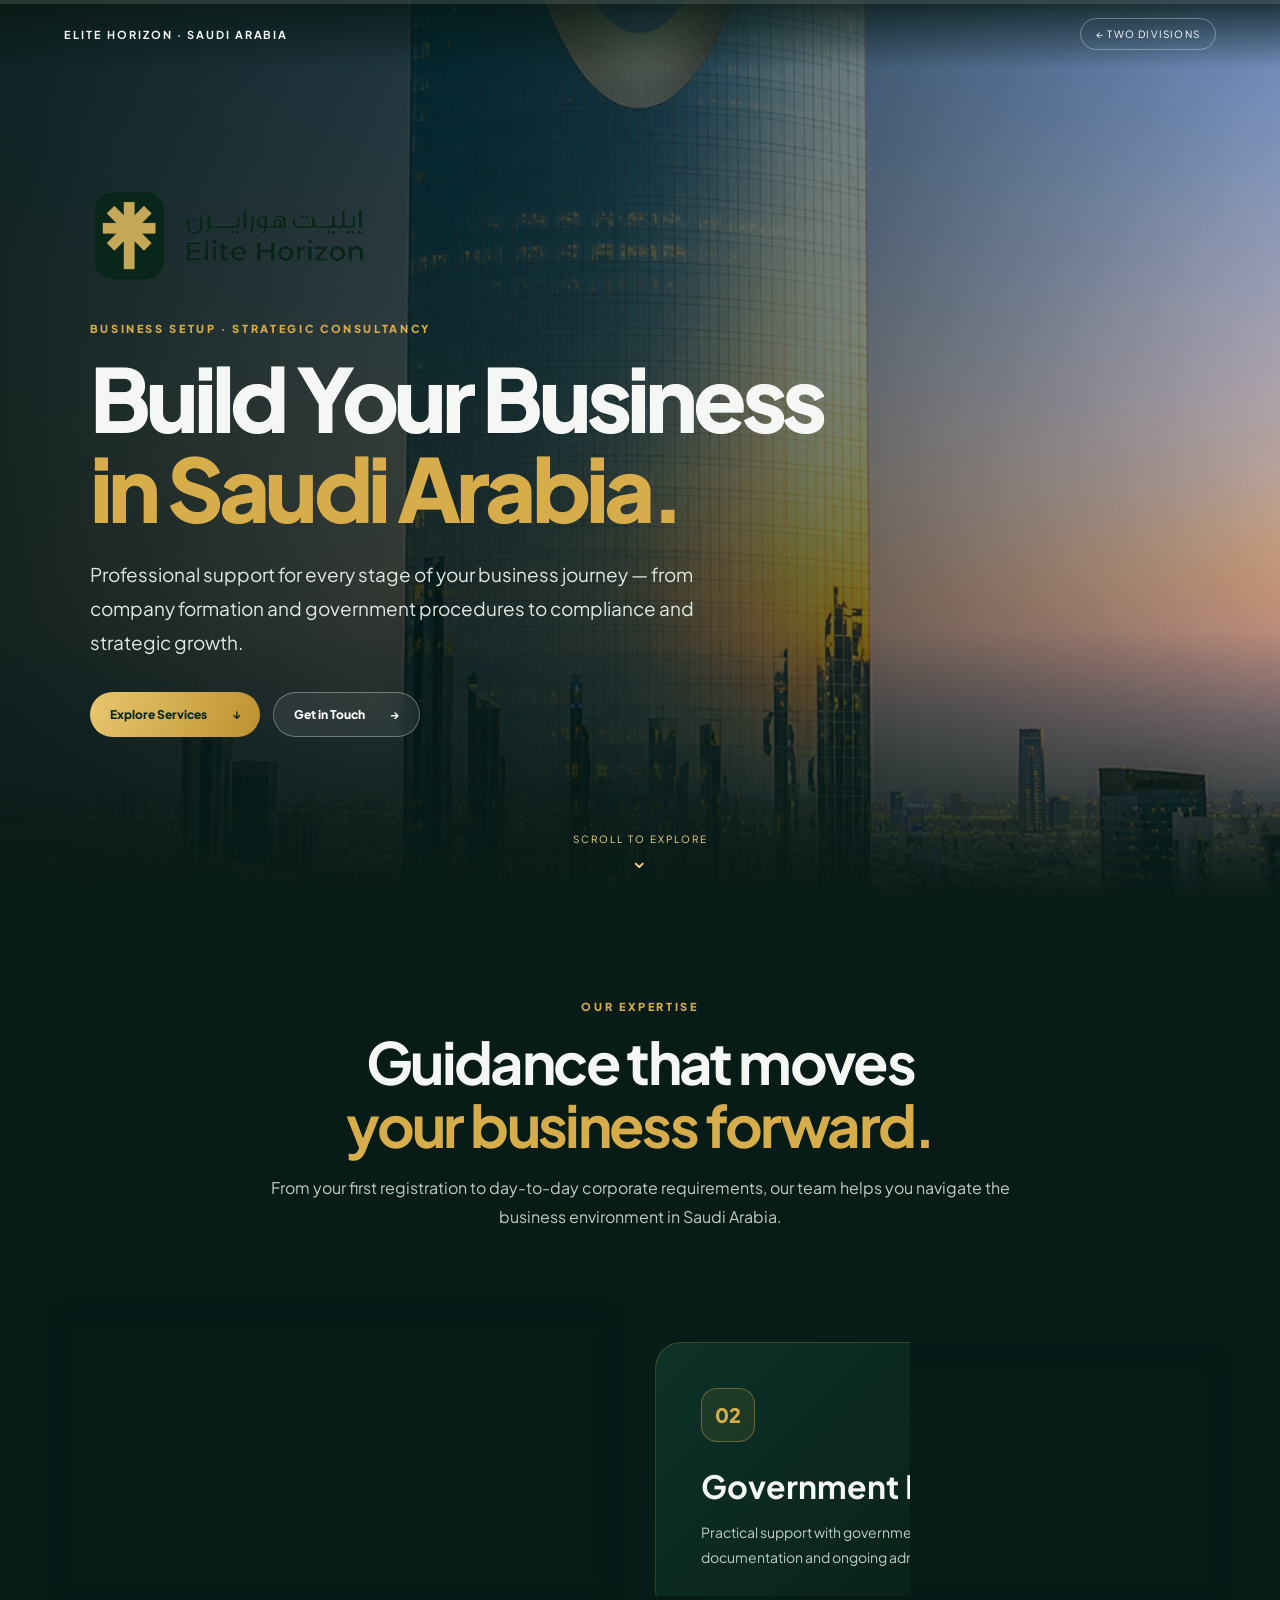
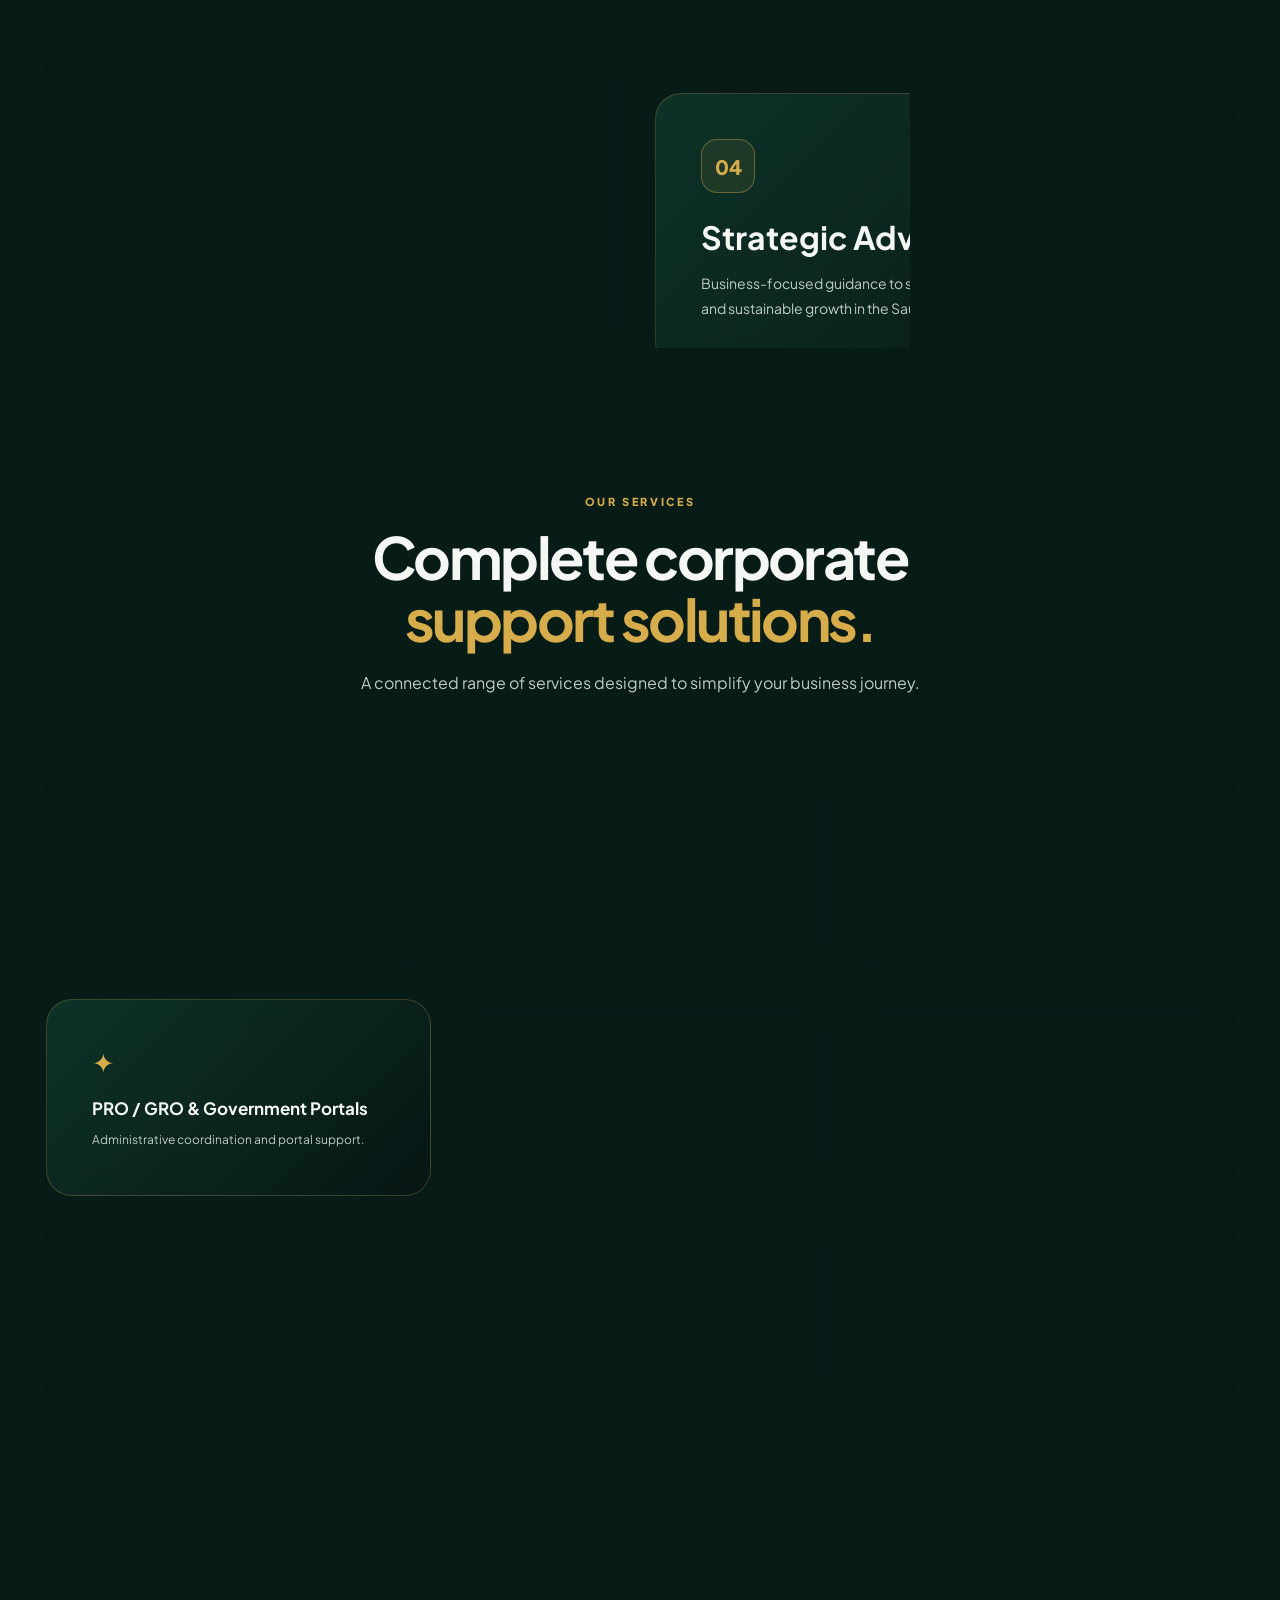
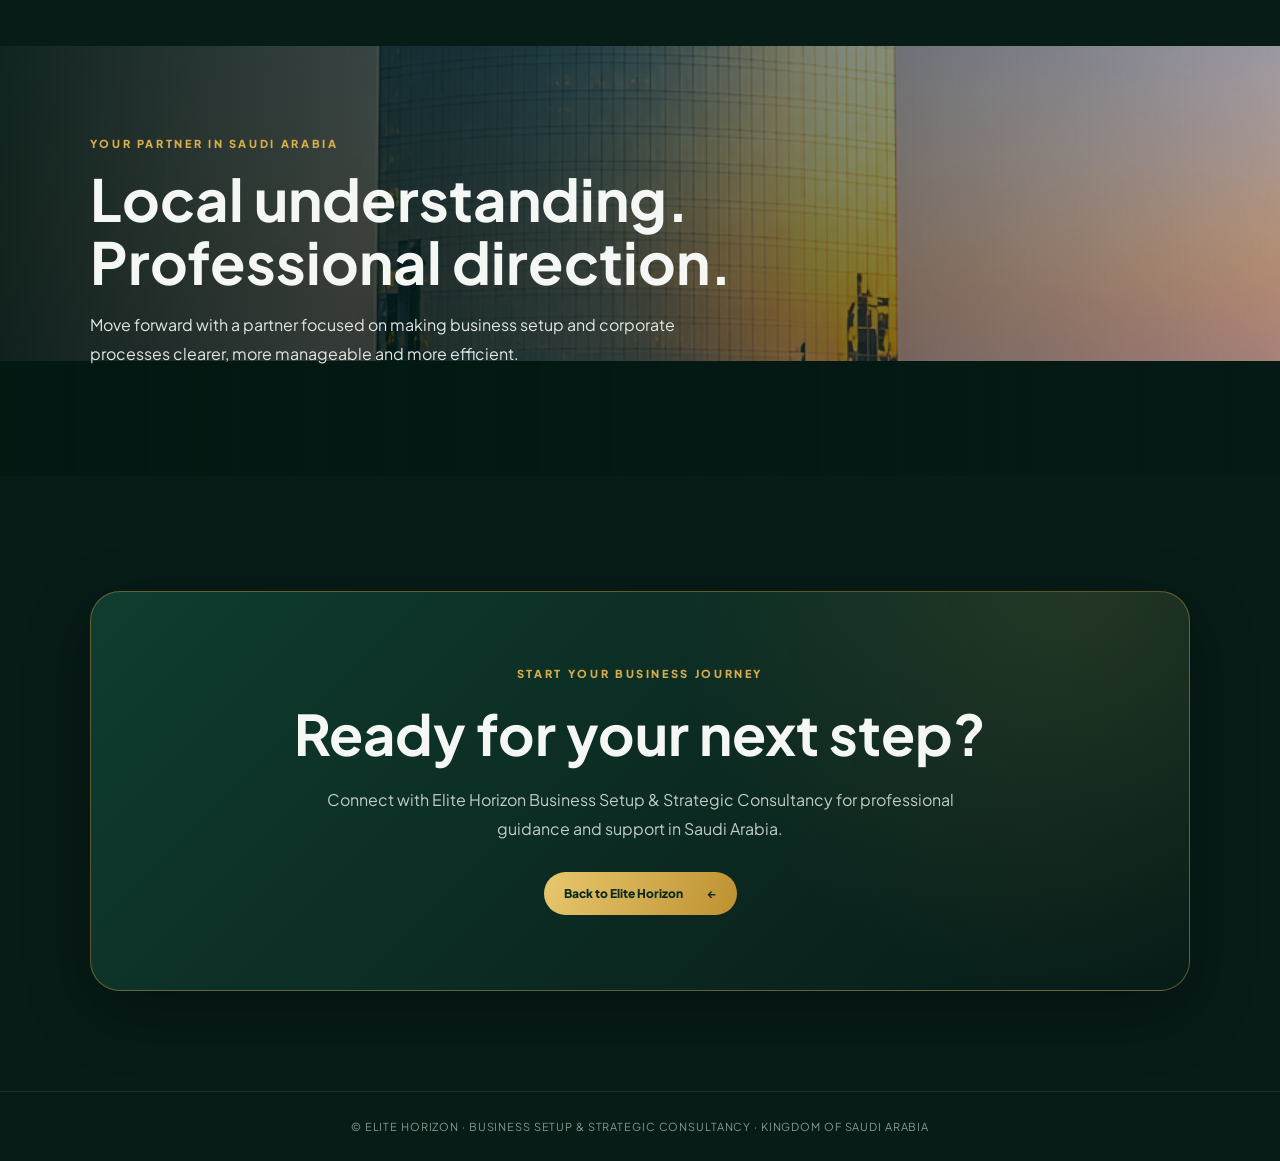
==== commit 169b54f4: "Add files via upload" ====
--- a/consultancy.html
+++ b/consultancy.html
@@ -1,29 +1,69 @@
-<!doctype html>
-<html lang="en"><head><meta charset="utf-8"><meta name="viewport" content="width=device-width, initial-scale=1">
-<title>Elite Horizon Business Setup & Strategic Consultancy</title>
+<!DOCTYPE html>
+<html lang="en" class="scroll-smooth">
+<head>
+<meta charset="UTF-8"><meta name="viewport" content="width=device-width, initial-scale=1.0">
+<title>Elite Horizon | Business Setup & Strategic Consultancy</title>
 <meta name="description" content="Business setup, company formation, government procedures and strategic consultancy in Saudi Arabia.">
+<link rel="preconnect" href="https://fonts.googleapis.com"><link rel="preconnect" href="https://fonts.gstatic.com" crossorigin>
+<link href="https://fonts.googleapis.com/css2?family=Plus+Jakarta+Sans:wght@300;400;500;600;700;800&display=swap" rel="stylesheet">
 <style>
-:root{--navy:#20206a;--green:#269447;--gold:#f2ad1b;--ink:#1b2430;--muted:#647080;--soft:#f5f8fb}*{box-sizing:border-box}html{scroll-behavior:smooth}body{margin:0;font-family:Inter,Arial,sans-serif;color:var(--ink);line-height:1.6;background:#fff}a{text-decoration:none;color:inherit}.container{width:min(1180px,92%);margin:auto}nav{background:rgba(255,255,255,.96);border-bottom:1px solid #e9edf3;position:sticky;top:0;z-index:10;backdrop-filter:blur(14px)}.navin{height:78px;display:flex;align-items:center;justify-content:space-between;gap:20px}.brand{display:flex;align-items:center;gap:12px;font-weight:800;color:var(--navy)}.brand img{width:50px;height:50px;object-fit:contain;border-radius:10px}.brand small{display:block;font-size:10px;color:var(--green);letter-spacing:.7px}.navlinks{display:flex;gap:22px;font-size:14px;font-weight:700}.navlinks a:hover{color:var(--green)}.btn{display:inline-flex;padding:13px 21px;border-radius:999px;font-weight:800;background:var(--green);color:#fff;box-shadow:0 10px 24px #26944730}.btn.outline{background:transparent;color:var(--navy);border:1px solid #d9dfeb;box-shadow:none}.hero{padding:100px 0 85px;text-align:left;color:#0a2e21;background:#fff url('assets/consultancy-skyline.png') center/cover no-repeat;position:relative;overflow:hidden;min-height:470px;display:flex;align-items:center}.hero:before{content:"";position:absolute;inset:0;background:linear-gradient(90deg,#fffffffa 0%,#ffffffeb 35%,#ffffff88 56%,#ffffff05 100%)}.hero .container{position:relative;margin-left:max(4%,calc((100% - 1180px)/2));margin-right:auto;max-width:760px}.hero h1{max-width:760px}.hero p{margin-left:0;margin-right:0;color:#526171}.hero .actions{justify-content:flex-start}.hero .kicker{color:#0a2e21;border-color:#0a2e2140;background:#ffffffa8}.kicker{display:inline-block;border:1px solid #ffffff45;background:#ffffff12;border-radius:99px;padding:7px 14px;font-size:12px;font-weight:800;letter-spacing:1px}.hero h1{font-size:clamp(38px,6vw,68px);line-height:1.08;margin:22px auto 15px;max-width:900px}.hero p{font-size:18px;color:#dbe4f3;max-width:760px;margin:0 auto 28px}.actions{display:flex;justify-content:center;gap:12px;flex-wrap:wrap}.btn.gold{background:var(--gold);color:#16204f}.section{padding:80px 0}.intro{text-align:center;max-width:820px;margin:0 auto 38px}.eyebrow{color:var(--green);font-size:13px;font-weight:900;letter-spacing:2px;text-transform:uppercase}.title{font-size:clamp(30px,4vw,48px);line-height:1.15;margin:8px 0 14px;color:var(--navy)}.lead{color:var(--muted)}.grid{display:grid;grid-template-columns:repeat(3,minmax(0,1fr));gap:20px}.card{background:#fff;border:1px solid #e1e8ef;border-radius:22px;padding:25px;box-shadow:0 12px 28px #1624460f;transition:.25s}.card:hover{transform:translateY(-5px);box-shadow:0 18px 38px #16244618}.num{width:42px;height:42px;display:grid;place-items:center;border-radius:13px;background:#e8f6ec;color:var(--green);font-weight:900;margin-bottom:15px}.card h3{margin:0 0 8px;color:var(--navy);font-size:19px}.card p{margin:0;color:var(--muted);font-size:14px}.cta{text-align:center;margin-top:36px}.contact{background:linear-gradient(135deg,#eef8f1,#f8fbff);padding:70px 0;text-align:center}.contact .title{margin-bottom:12px}footer{background:#10174c;color:#fff;padding:30px 0}.foot{display:flex;justify-content:space-between;gap:20px;align-items:center}.foot small{color:#b9c3d5}
-@media(max-width:800px){.navlinks{display:none}.grid{grid-template-columns:repeat(2,minmax(0,1fr))}.hero{padding:75px 0}.foot{flex-direction:column;text-align:center}}@media(max-width:540px){.grid{grid-template-columns:1fr}.section{padding:60px 0}.brand{font-size:14px}}
-
-/* Correct division-specific horizontal logo */
-.brand.division-logo{display:flex;align-items:center;flex:0 0 auto;max-width:260px}
-.brand.division-logo img{display:block;width:100%;height:auto;max-width:250px;max-height:58px;object-fit:contain;border-radius:0;background:transparent}
-@media(max-width:700px){.brand.division-logo{max-width:190px}.brand.division-logo img{max-width:185px;max-height:48px}}
-
-</style></head><body>
-<nav><div class="container navin"><a class="brand division-logo" href="index.html"><img src="assets/consultancy-logo.png" alt="Elite Horizon Business Setup & Strategic Consultancy logo"></a><div class="navlinks"><a href="index.html">Home</a><a href="trading.html">Trading & Supply</a><a href="#services">Our Services</a><a href="#contact">Contact</a></div></div></nav>
-<header class="hero"><div class="container"><span class="kicker">BUSINESS SETUP • STRATEGY • CORPORATE SUPPORT</span><h1>Elite Horizon Business Setup & Strategic Consultancy</h1><p>Build and grow your business in Saudi Arabia with practical support for company formation, government procedures, compliance and strategic business services.</p><div class="actions"><a class="btn gold" href="#services">Explore Our Services</a><a class="btn" href="https://wa.me/966540788355">Talk to Our Team</a></div></div></header>
-<main><section class="section" id="services"><div class="container"><div class="intro"><div class="eyebrow">Our Consultancy Services</div><h2 class="title">Support for every stage of your business journey.</h2><p class="lead">Dedicated consultancy services, kept separate from our Trading and Consulting Company product-supply division.</p></div><div class="grid">
-<article class="card"><div class="num">01</div><h3>Business Setup & Formation</h3><p>Guidance for company establishment, business structuring, and the key steps involved in starting operations in Saudi Arabia.</p></article>
-<article class="card"><div class="num">02</div><h3>MISA & Commercial Registration</h3><p>Support related to MISA investor procedures, commercial registration (CR), and business documentation requirements.</p></article>
-<article class="card"><div class="num">03</div><h3>Visa & Iqama Services</h3><p>Assistance coordinating business-related visa and residency documentation and related administrative processes.</p></article>
-<article class="card"><div class="num">04</div><h3>PRO / GRO & Government Portals</h3><p>Administrative support for relevant services and platforms, including GOSI, Qiwa, Muqeem, and Absher Business.</p></article>
-<article class="card"><div class="num">05</div><h3>Financial, Tax & Compliance</h3><p>Support with ZATCA-related processes, tax compliance coordination, audit preparation, and business record requirements.</p></article>
-<article class="card"><div class="num">06</div><h3>Strategic Management</h3><p>Business planning, operational guidance, growth planning, and practical support for informed management decisions.</p></article>
-<article class="card"><div class="num">07</div><h3>Manpower Solutions</h3><p>Support for workforce planning, manpower coordination, and related business staffing requirements.</p></article>
-<article class="card"><div class="num">08</div><h3>Branding & Web Design</h3><p>Brand identity, logo and marketing design, website development, and digital presence support for businesses.</p></article>
-<article class="card"><div class="num">09</div><h3>Corporate Support Services</h3><p>Coordination support for business banking requirements, trademark processes, HR outsourcing, and related corporate needs.</p></article>
-</div><div class="cta"><a class="btn" href="https://wa.me/966540788355">Discuss Your Business Setup</a> <a class="btn outline" href="mailto:info@elitetrdksa.com">Email Our Team</a></div></div></section>
-<section class="contact" id="contact"><div class="container"><div class="eyebrow">Let's Work Together</div><h2 class="title">Ready to take the next step?</h2><p class="lead">Contact Elite Horizon Business Setup & Strategic Consultancy to discuss your requirements.</p><div class="actions"><a class="btn" href="https://wa.me/966540788355">WhatsApp: +966 54 078 8355</a><a class="btn outline" href="mailto:info@elitetrdksa.com">info@elitetrdksa.com</a></div></div></section></main>
-<footer><div class="container foot"><div><strong>ELITE HORIZON</strong><small style="display:block">Business Setup & Strategic Consultancy</small></div><small><a href="index.html">Back to main page</a> · Saudi Arabia</small></div></footer></body></html>+:root{--gold:#d7ad4b;--green:#0b4939;--deep:#071b17;--ink:#f5f7f5;--muted:#c1cbc6;--panel:rgba(7,27,23,.82);--line:rgba(215,173,75,.25)}
+*{box-sizing:border-box}html{scroll-behavior:smooth}body{margin:0;background:var(--deep);color:var(--ink);font-family:'Plus Jakarta Sans',Arial,sans-serif;overflow-x:hidden}
+::-webkit-scrollbar{width:8px}::-webkit-scrollbar-track{background:#071b17}::-webkit-scrollbar-thumb{background:var(--gold);border-radius:8px}
+.progress{height:4px;position:fixed;z-index:100;top:0;left:0;width:100%;background:#ffffff20}.progress span{display:block;height:100%;width:0;background:linear-gradient(90deg,var(--gold),#fff0bd,var(--green))}
+.topnav{position:fixed;z-index:90;top:0;left:0;right:0;padding:18px 5%;display:flex;justify-content:space-between;align-items:center;background:linear-gradient(#061812c9,transparent);pointer-events:none}.topnav strong{font-size:11px;letter-spacing:.18em}.topnav a{pointer-events:auto;color:#fff;text-decoration:none;border:1px solid #ffffff55;border-radius:30px;padding:9px 15px;font-size:10px;letter-spacing:.12em}
+.hero{min-height:100vh;position:relative;display:flex;align-items:center;padding:110px 7vw 85px;overflow:hidden;isolation:isolate}.hero-video{position:absolute;inset:0;width:100%;height:100%;object-fit:cover;z-index:-3}.hero:before{content:"";position:absolute;inset:0;background:linear-gradient(90deg,rgba(3,22,17,.91),rgba(3,22,17,.72) 48%,rgba(3,22,17,.22));z-index:-2}.hero:after{content:"";position:absolute;inset:0;background:linear-gradient(0deg,var(--deep),transparent 30%);z-index:-1}.hero-content{max-width:780px}.logo{width:min(330px,75vw);max-height:95px;object-fit:contain;object-position:left center;margin-bottom:35px}.eyebrow{color:var(--gold);font-size:11px;font-weight:800;letter-spacing:.24em;text-transform:uppercase;margin-bottom:18px}.hero h1{font-size:clamp(42px,7vw,88px);line-height:1.02;letter-spacing:-.055em;margin:0 0 24px;font-weight:800}.hero h1 span{color:var(--gold)}.hero p{font-size:clamp(15px,1.5vw,19px);line-height:1.8;color:#e0e7e2;max-width:650px;margin:0 0 32px}.actions{display:flex;gap:13px;flex-wrap:wrap}.btn{display:inline-flex;align-items:center;gap:25px;padding:14px 20px;border-radius:40px;text-decoration:none;background:linear-gradient(110deg,#e8c76e,#bd9130);color:#09291f;font-size:12px;font-weight:800;transition:.3s}.btn:hover{transform:translateY(-3px);box-shadow:0 12px 30px #d7ad4b35}.btn.secondary{background:#ffffff12;color:white;border:1px solid #ffffff55;backdrop-filter:blur(10px)}.scrollhint{position:absolute;bottom:27px;left:50%;transform:translateX(-50%);text-align:center;color:#f4d98c;font-size:10px;letter-spacing:.2em;text-transform:uppercase;animation:bob 1.8s infinite}.scrollhint span{display:block;font-size:22px}@keyframes bob{50%{transform:translate(-50%,8px)}}
+main{max-width:1240px;margin:auto;padding:100px 26px 120px}.section-head{text-align:center;max-width:760px;margin:0 auto 65px}.section-head h2{font-size:clamp(32px,5vw,58px);line-height:1.08;letter-spacing:-.045em;margin:0 0 18px}.section-head h2 span{color:var(--gold)}.section-head p{color:var(--muted);line-height:1.8;margin:0}.feature-row{display:grid;grid-template-columns:1fr 1fr;gap:30px;align-items:stretch;margin:0 0 32px}.glass-card{position:relative;overflow:hidden;border:1px solid var(--line);border-radius:26px;padding:clamp(25px,4vw,45px);background:linear-gradient(135deg,rgba(15,54,42,.88),rgba(7,22,20,.82));backdrop-filter:blur(15px);transition:transform .45s,border-color .45s,box-shadow .45s}.glass-card:hover{transform:translateY(-7px);border-color:#d7ad4b99;box-shadow:0 18px 45px #0005}.num{width:54px;height:54px;display:grid;place-items:center;border-radius:16px;background:#d7ad4b18;border:1px solid #d7ad4b66;color:var(--gold);font-weight:800;font-size:20px;margin-bottom:24px}.glass-card h3{font-size:clamp(23px,3vw,32px);margin:0 0 14px}.glass-card p{color:var(--muted);line-height:1.8;font-size:14px;margin:0}.feature-row .glass-card:nth-child(2){margin-top:45px}.reveal-up,.reveal-left,.reveal-right,.reveal-zoom{opacity:0;transition:opacity .9s cubic-bezier(.16,1,.3,1),transform .9s cubic-bezier(.16,1,.3,1)}.reveal-up{transform:translateY(65px)}.reveal-left{transform:translateX(-75px)}.reveal-right{transform:translateX(75px)}.reveal-zoom{transform:scale(.88)}.active{opacity:1!important;transform:translate(0,0) scale(1)!important}
+.services{display:grid;grid-template-columns:repeat(3,1fr);gap:17px}.service{min-height:180px}.service .symbol{color:var(--gold);font-size:27px;margin-bottom:18px}.service h3{font-size:17px;margin-bottom:10px}.service p{font-size:12px}
+.parallax-band{position:relative;min-height:430px;margin:115px calc(50% - 50vw);overflow:hidden;display:flex;align-items:center;padding:70px max(7vw,30px);isolation:isolate}.parallax-band img{position:absolute;inset:0;width:100%;height:100%;object-fit:cover;z-index:-2;transform:scale(1.08);will-change:transform}.parallax-band:after{content:"";position:absolute;inset:0;background:linear-gradient(90deg,rgba(3,24,18,.93),rgba(3,24,18,.62),rgba(3,24,18,.28));z-index:-1}.band-copy{max-width:720px}.band-copy h2{font-size:clamp(32px,5vw,58px);line-height:1.08;margin:0 0 18px}.band-copy p{color:#e0e7e2;line-height:1.8;max-width:600px}
+.cta-panel{text-align:center;padding:clamp(35px,6vw,75px);border:1px solid #d7ad4b66;border-radius:30px;background:radial-gradient(circle at 90% 0,#d7ad4b20,transparent 38%),linear-gradient(135deg,#103c2f,#071b17);box-shadow:0 20px 65px #0004}.cta-panel h2{font-size:clamp(32px,5vw,56px);margin:0 0 18px}.cta-panel p{max-width:650px;margin:0 auto 28px;color:var(--muted);line-height:1.8}.footer{padding:28px 20px;text-align:center;color:#87978e;border-top:1px solid #ffffff16;font-size:11px;letter-spacing:.08em}
+@media(max-width:760px){.hero{padding:100px 23px 85px;align-items:center}.hero:before{background:linear-gradient(180deg,rgba(3,22,17,.55),rgba(3,22,17,.92))}.logo{width:250px;margin-bottom:28px}.topnav{padding:15px 18px}.feature-row{grid-template-columns:1fr;gap:16px}.feature-row .glass-card:nth-child(2){margin-top:0}.services{grid-template-columns:1fr 1fr}.parallax-band{min-height:380px;padding:55px 24px;margin-top:80px;margin-bottom:80px}main{padding:75px 18px 90px}.section-head{margin-bottom:40px}}
+@media(max-width:430px){.services{grid-template-columns:1fr}.glass-card{padding:25px}.topnav strong{font-size:9px}.topnav a{font-size:9px}}
+@media(prefers-reduced-motion:reduce){*,*:before,*:after{scroll-behavior:auto!important;animation:none!important;transition:none!important}}
+</style></head>
+<body>
+<div class="progress"><span id="progress-fill"></span></div>
+<nav class="topnav"><strong>ELITE HORIZON · SAUDI ARABIA</strong><a href="index.html">← TWO DIVISIONS</a></nav>
+<header class="hero">
+<video class="hero-video" autoplay muted loop playsinline preload="metadata" poster="assets/riyadh-tower-background.png" aria-label="Riyadh skyline video"><source src="assets/consultancy-video.mp4" type="video/mp4"></video>
+<div class="hero-content reveal-up"><img class="logo" src="assets/consultancy-logo.png" alt="Elite Horizon Business Setup & Strategic Consultancy"><div class="eyebrow">Business Setup · Strategic Consultancy</div><h1>Build Your Business<br><span>in Saudi Arabia.</span></h1><p>Professional support for every stage of your business journey — from company formation and government procedures to compliance and strategic growth.</p><div class="actions"><a class="btn" href="#expertise">Explore Services <b>↓</b></a><a class="btn secondary" href="#contact">Get in Touch <b>→</b></a></div></div>
+<div class="scrollhint">Scroll to explore<span>⌄</span></div>
+</header>
+<main>
+<section id="expertise">
+<div class="section-head reveal-up"><div class="eyebrow">Our Expertise</div><h2>Guidance that moves<br><span>your business forward.</span></h2><p>From your first registration to day-to-day corporate requirements, our team helps you navigate the business environment in Saudi Arabia.</p></div>
+<div class="feature-row">
+<article class="glass-card reveal-left"><div class="num">01</div><h3>Company Formation</h3><p>Structured assistance with business establishment, company registration and the essential steps to begin operating in the Kingdom.</p></article>
+<article class="glass-card reveal-right"><div class="num">02</div><h3>Government Relations</h3><p>Practical support with government procedures, official portals, documentation and ongoing administrative requirements.</p></article>
+</div>
+<div class="feature-row">
+<article class="glass-card reveal-left"><div class="num">03</div><h3>Compliance Support</h3><p>Guidance for financial, tax and regulatory obligations to help your business stay organized and aligned with applicable requirements.</p></article>
+<article class="glass-card reveal-right"><div class="num">04</div><h3>Strategic Advisory</h3><p>Business-focused guidance to support planning, operational decisions and sustainable growth in the Saudi market.</p></article>
+</div>
+</section>
+<section style="padding-top:95px">
+<div class="section-head reveal-up"><div class="eyebrow">Our Services</div><h2>Complete corporate<br><span>support solutions.</span></h2><p>A connected range of services designed to simplify your business journey.</p></div>
+<div class="services">
+<article class="glass-card service reveal-zoom"><div class="symbol">✦</div><h3>Business Setup & Formation</h3><p>Company establishment and registration support.</p></article>
+<article class="glass-card service reveal-up"><div class="symbol">✦</div><h3>MISA & Commercial Registration</h3><p>Assistance with licensing and registration processes.</p></article>
+<article class="glass-card service reveal-zoom"><div class="symbol">✦</div><h3>Visa & Iqama Services</h3><p>Support for employee and residency procedures.</p></article>
+<article class="glass-card service reveal-left"><div class="symbol">✦</div><h3>PRO / GRO & Government Portals</h3><p>Administrative coordination and portal support.</p></article>
+<article class="glass-card service reveal-up"><div class="symbol">✦</div><h3>Financial, Tax & Compliance</h3><p>Guidance for essential corporate obligations.</p></article>
+<article class="glass-card service reveal-right"><div class="symbol">✦</div><h3>Strategic Management</h3><p>Planning and business development guidance.</p></article>
+<article class="glass-card service reveal-left"><div class="symbol">✦</div><h3>Manpower Solutions</h3><p>Workforce-related business support.</p></article>
+<article class="glass-card service reveal-up"><div class="symbol">✦</div><h3>Branding & Web Design</h3><p>Digital identity and online presence services.</p></article>
+<article class="glass-card service reveal-right"><div class="symbol">✦</div><h3>Corporate Support Services</h3><p>Additional operational and business assistance.</p></article>
+</div>
+</section>
+</main>
+<section class="parallax-band"><img id="parallax-image" src="assets/riyadh-tower-background.png" alt="Riyadh city skyline and Kingdom Centre"><div class="band-copy reveal-left"><div class="eyebrow">Your Partner in Saudi Arabia</div><h2>Local understanding.<br>Professional direction.</h2><p>Move forward with a partner focused on making business setup and corporate processes clearer, more manageable and more efficient.</p></div></section>
+<section id="contact" class="cta-panel reveal-up" style="max-width:1100px;margin:100px auto;padding-left:25px;padding-right:25px"><div class="eyebrow">Start Your Business Journey</div><h2>Ready for your next step?</h2><p>Connect with Elite Horizon Business Setup & Strategic Consultancy for professional guidance and support in Saudi Arabia.</p><a class="btn" href="index.html">Back to Elite Horizon <b>←</b></a></section>
+<footer class="footer">© ELITE HORIZON · BUSINESS SETUP & STRATEGIC CONSULTANCY · KINGDOM OF SAUDI ARABIA</footer>
+<script>
+(()=>{const bar=document.getElementById('progress-fill'),items=document.querySelectorAll('.reveal-up,.reveal-left,.reveal-right,.reveal-zoom'),img=document.getElementById('parallax-image');const reduced=window.matchMedia('(prefers-reduced-motion: reduce)').matches;
+if('IntersectionObserver'in window){const observer=new IntersectionObserver(entries=>entries.forEach(entry=>{if(entry.isIntersecting){entry.target.classList.add('active');observer.unobserve(entry.target)}}),{threshold:.12,rootMargin:'0px 0px -7% 0px'});items.forEach(el=>observer.observe(el))}else{items.forEach(el=>el.classList.add('active'))}
+let busy=false;function scrollFX(){const max=document.documentElement.scrollHeight-innerHeight,p=max>0?scrollY/max:0;bar.style.width=(p*100)+'%';if(!reduced&&img){const rect=img.parentElement.getBoundingClientRect();img.style.transform=`scale(1.12) translateY(${(rect.top-innerHeight/2)*-.045}px)`}busy=false}
+window.addEventListener('scroll',()=>{if(!busy){requestAnimationFrame(scrollFX);busy=true}},{passive:true});window.addEventListener('resize',scrollFX);scrollFX();
+})();
+</script>
+</body></html>
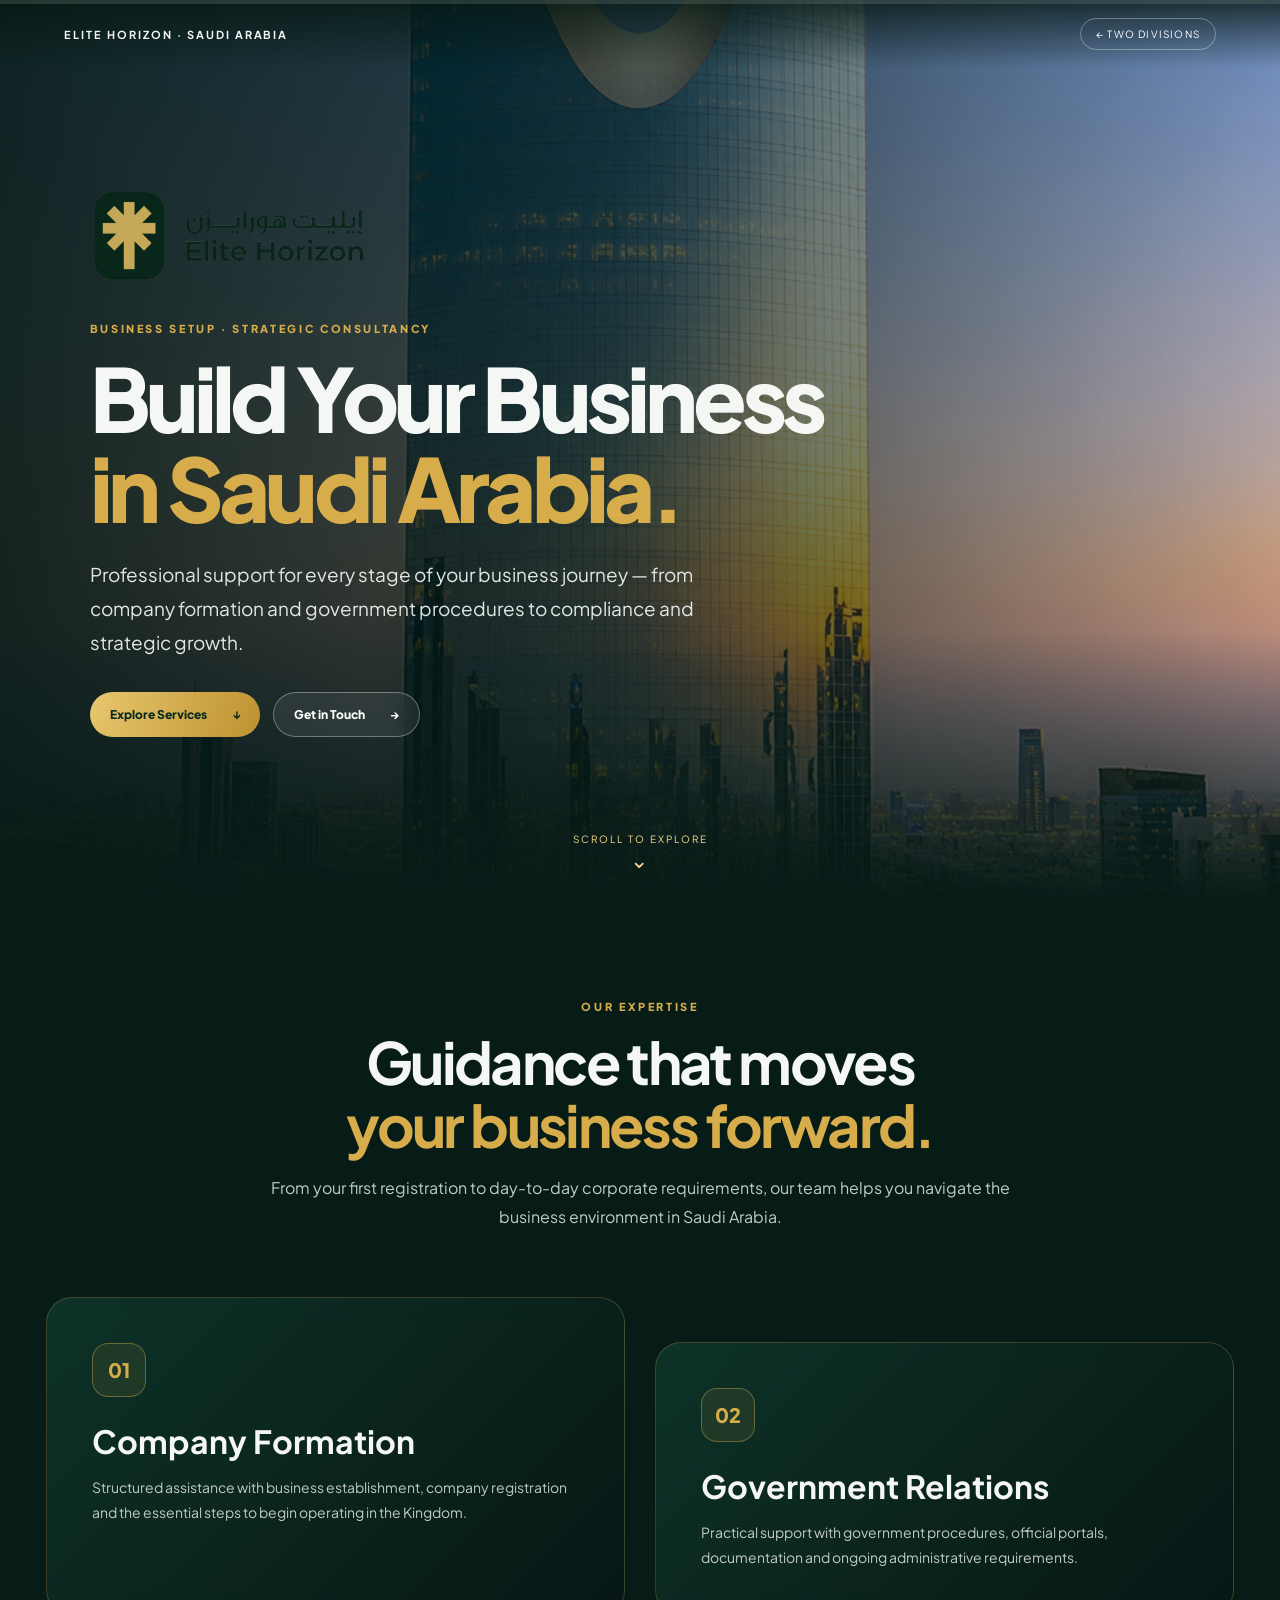
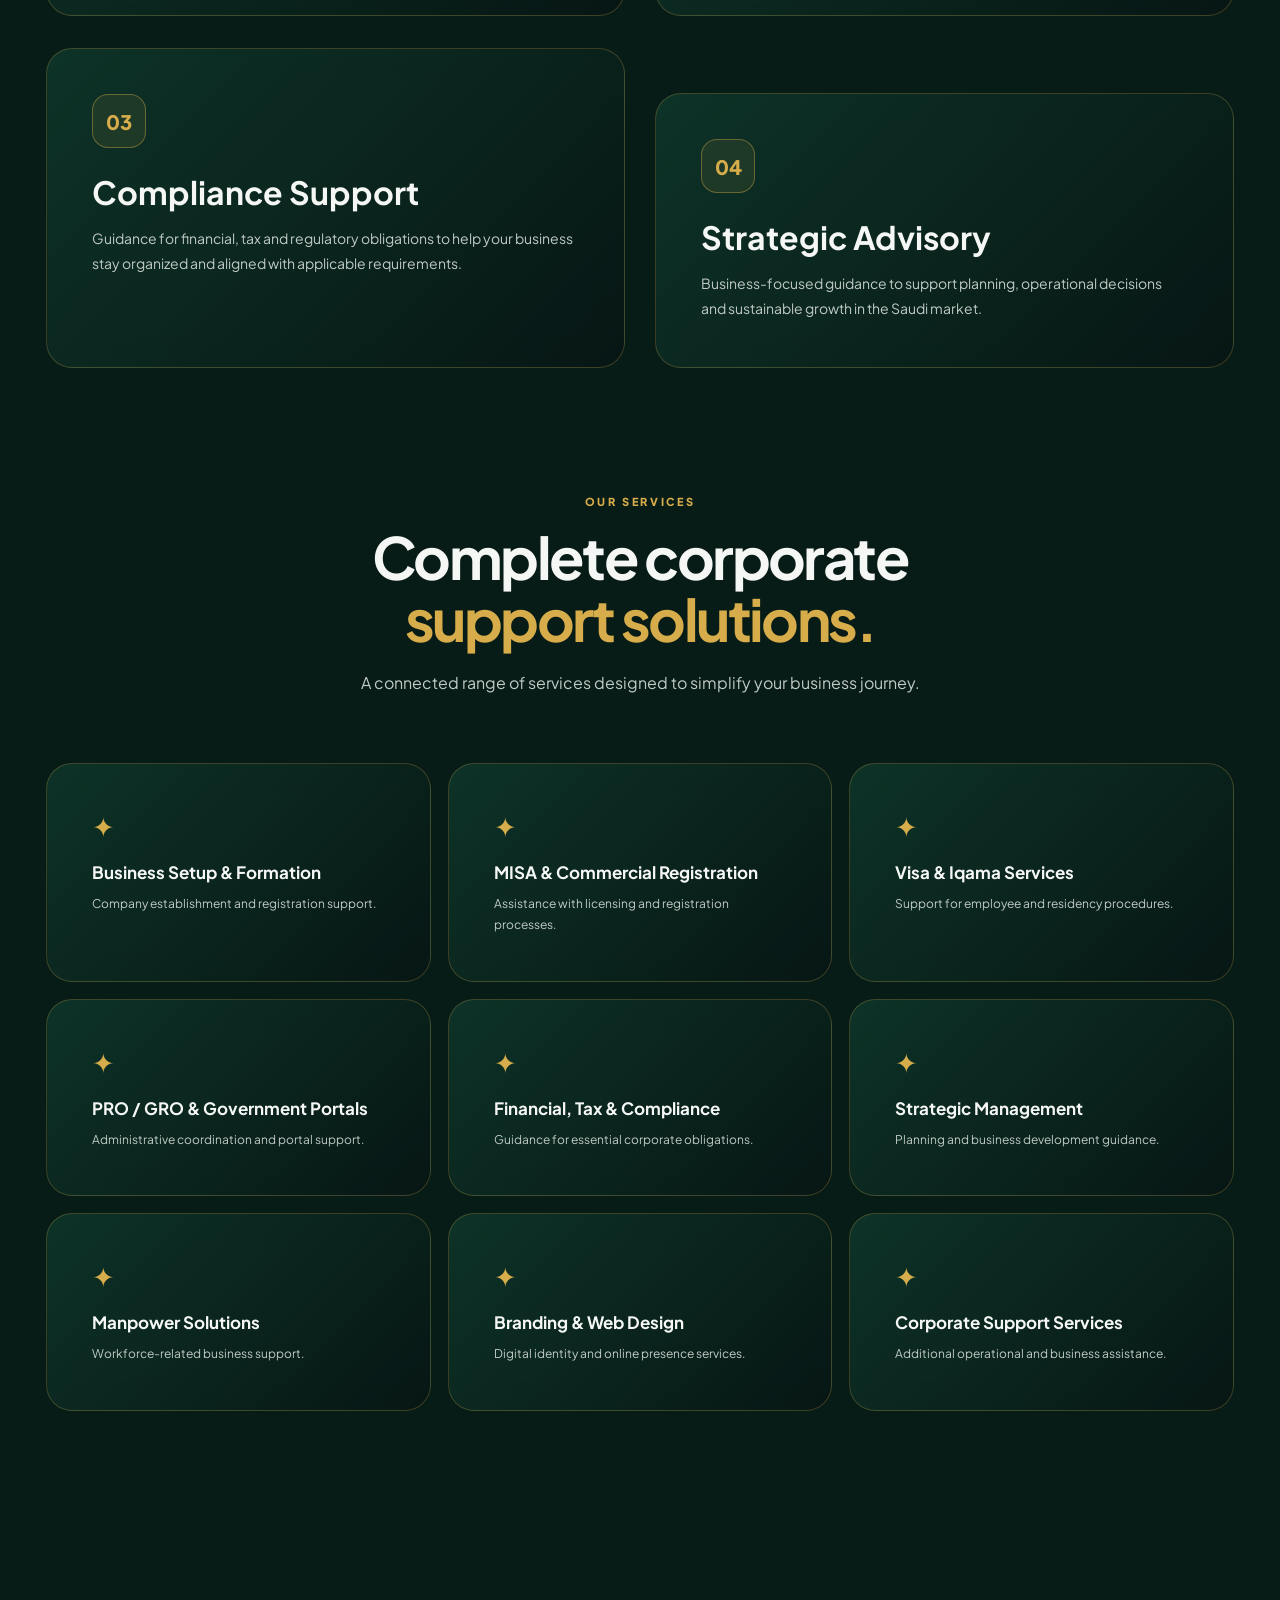
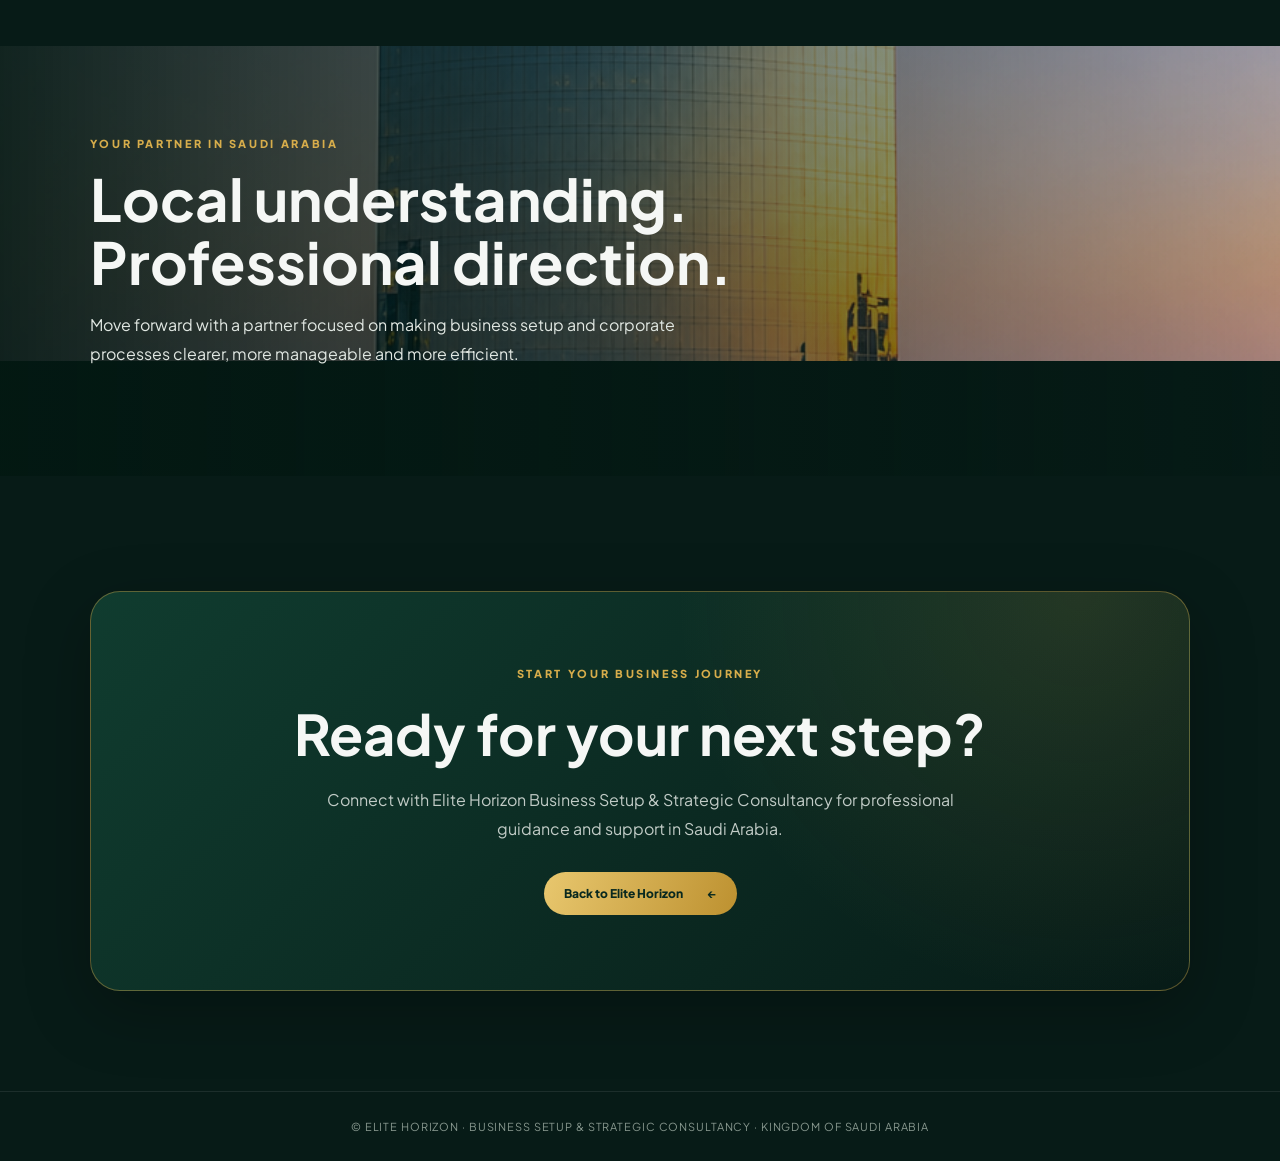
==== commit 48cdcf42: "Add files via upload" ====
--- a/consultancy.html
+++ b/consultancy.html
@@ -17,6 +17,10 @@
 .services{display:grid;grid-template-columns:repeat(3,1fr);gap:17px}.service{min-height:180px}.service .symbol{color:var(--gold);font-size:27px;margin-bottom:18px}.service h3{font-size:17px;margin-bottom:10px}.service p{font-size:12px}
 .parallax-band{position:relative;min-height:430px;margin:115px calc(50% - 50vw);overflow:hidden;display:flex;align-items:center;padding:70px max(7vw,30px);isolation:isolate}.parallax-band img{position:absolute;inset:0;width:100%;height:100%;object-fit:cover;z-index:-2;transform:scale(1.08);will-change:transform}.parallax-band:after{content:"";position:absolute;inset:0;background:linear-gradient(90deg,rgba(3,24,18,.93),rgba(3,24,18,.62),rgba(3,24,18,.28));z-index:-1}.band-copy{max-width:720px}.band-copy h2{font-size:clamp(32px,5vw,58px);line-height:1.08;margin:0 0 18px}.band-copy p{color:#e0e7e2;line-height:1.8;max-width:600px}
 .cta-panel{text-align:center;padding:clamp(35px,6vw,75px);border:1px solid #d7ad4b66;border-radius:30px;background:radial-gradient(circle at 90% 0,#d7ad4b20,transparent 38%),linear-gradient(135deg,#103c2f,#071b17);box-shadow:0 20px 65px #0004}.cta-panel h2{font-size:clamp(32px,5vw,56px);margin:0 0 18px}.cta-panel p{max-width:650px;margin:0 auto 28px;color:var(--muted);line-height:1.8}.footer{padding:28px 20px;text-align:center;color:#87978e;border-top:1px solid #ffffff16;font-size:11px;letter-spacing:.08em}
+/* Kingdom Centre background: starts at Our Expertise and pans top to bottom as you scroll */
+.bgwrap{position:relative;clip-path:inset(0)}
+.bgfix{position:fixed;inset:0;z-index:0;pointer-events:none;background:linear-gradient(rgba(7,27,23,.80),rgba(7,27,23,.88)),url(assets/bg-kingdom.jpg) center 0%/cover no-repeat}
+.bgwrap>.content{position:relative;z-index:1}
 @media(max-width:760px){.hero{padding:100px 23px 85px;align-items:center}.hero:before{background:linear-gradient(180deg,rgba(3,22,17,.55),rgba(3,22,17,.92))}.logo{width:250px;margin-bottom:28px}.topnav{padding:15px 18px}.feature-row{grid-template-columns:1fr;gap:16px}.feature-row .glass-card:nth-child(2){margin-top:0}.services{grid-template-columns:1fr 1fr}.parallax-band{min-height:380px;padding:55px 24px;margin-top:80px;margin-bottom:80px}main{padding:75px 18px 90px}.section-head{margin-bottom:40px}}
 @media(max-width:430px){.services{grid-template-columns:1fr}.glass-card{padding:25px}.topnav strong{font-size:9px}.topnav a{font-size:9px}}
 @media(prefers-reduced-motion:reduce){*,*:before,*:after{scroll-behavior:auto!important;animation:none!important;transition:none!important}}
@@ -29,6 +33,7 @@
 <div class="hero-content reveal-up"><img class="logo" src="assets/consultancy-logo.png" alt="Elite Horizon Business Setup & Strategic Consultancy"><div class="eyebrow">Business Setup · Strategic Consultancy</div><h1>Build Your Business<br><span>in Saudi Arabia.</span></h1><p>Professional support for every stage of your business journey — from company formation and government procedures to compliance and strategic growth.</p><div class="actions"><a class="btn" href="#expertise">Explore Services <b>↓</b></a><a class="btn secondary" href="#contact">Get in Touch <b>→</b></a></div></div>
 <div class="scrollhint">Scroll to explore<span>⌄</span></div>
 </header>
+<div class="bgwrap" id="bgwrap"><div class="bgfix" id="bgfix" aria-hidden="true"></div><div class="content">
 <main>
 <section id="expertise">
 <div class="section-head reveal-up"><div class="eyebrow">Our Expertise</div><h2>Guidance that moves<br><span>your business forward.</span></h2><p>From your first registration to day-to-day corporate requirements, our team helps you navigate the business environment in Saudi Arabia.</p></div>
@@ -59,11 +64,14 @@
 <section class="parallax-band"><img id="parallax-image" src="assets/riyadh-tower-background.png" alt="Riyadh city skyline and Kingdom Centre"><div class="band-copy reveal-left"><div class="eyebrow">Your Partner in Saudi Arabia</div><h2>Local understanding.<br>Professional direction.</h2><p>Move forward with a partner focused on making business setup and corporate processes clearer, more manageable and more efficient.</p></div></section>
 <section id="contact" class="cta-panel reveal-up" style="max-width:1100px;margin:100px auto;padding-left:25px;padding-right:25px"><div class="eyebrow">Start Your Business Journey</div><h2>Ready for your next step?</h2><p>Connect with Elite Horizon Business Setup & Strategic Consultancy for professional guidance and support in Saudi Arabia.</p><a class="btn" href="index.html">Back to Elite Horizon <b>←</b></a></section>
 <footer class="footer">© ELITE HORIZON · BUSINESS SETUP & STRATEGIC CONSULTANCY · KINGDOM OF SAUDI ARABIA</footer>
+</div></div>
 <script>
-(()=>{const bar=document.getElementById('progress-fill'),items=document.querySelectorAll('.reveal-up,.reveal-left,.reveal-right,.reveal-zoom'),img=document.getElementById('parallax-image');const reduced=window.matchMedia('(prefers-reduced-motion: reduce)').matches;
+(()=>{const bar=document.getElementById('progress-fill'),items=document.querySelectorAll('.reveal-up,.reveal-left,.reveal-right,.reveal-zoom'),img=document.getElementById('parallax-image'),wrap=document.getElementById('bgwrap'),bg=document.getElementById('bgfix');const reduced=window.matchMedia('(prefers-reduced-motion: reduce)').matches;
 if('IntersectionObserver'in window){const observer=new IntersectionObserver(entries=>entries.forEach(entry=>{if(entry.isIntersecting){entry.target.classList.add('active');observer.unobserve(entry.target)}}),{threshold:.12,rootMargin:'0px 0px -7% 0px'});items.forEach(el=>observer.observe(el))}else{items.forEach(el=>el.classList.add('active'))}
-let busy=false;function scrollFX(){const max=document.documentElement.scrollHeight-innerHeight,p=max>0?scrollY/max:0;bar.style.width=(p*100)+'%';if(!reduced&&img){const rect=img.parentElement.getBoundingClientRect();img.style.transform=`scale(1.12) translateY(${(rect.top-innerHeight/2)*-.045}px)`}busy=false}
+let busy=false;function scrollFX(){const max=document.documentElement.scrollHeight-innerHeight,p=max>0?scrollY/max:0;bar.style.width=(p*100)+'%';if(!reduced&&img){const rect=img.parentElement.getBoundingClientRect();img.style.transform=`scale(1.12) translateY(${(rect.top-innerHeight/2)*-.045}px)`}
+if(wrap&&bg){const r=wrap.getBoundingClientRect(),span=r.height-innerHeight,q=span>0?Math.min(1,Math.max(0,-r.top/span)):0;bg.style.backgroundPosition='center '+(q*100)+'%'}
+busy=false}
 window.addEventListener('scroll',()=>{if(!busy){requestAnimationFrame(scrollFX);busy=true}},{passive:true});window.addEventListener('resize',scrollFX);scrollFX();
 })();
 </script>
-</body></html>+</body></html>
